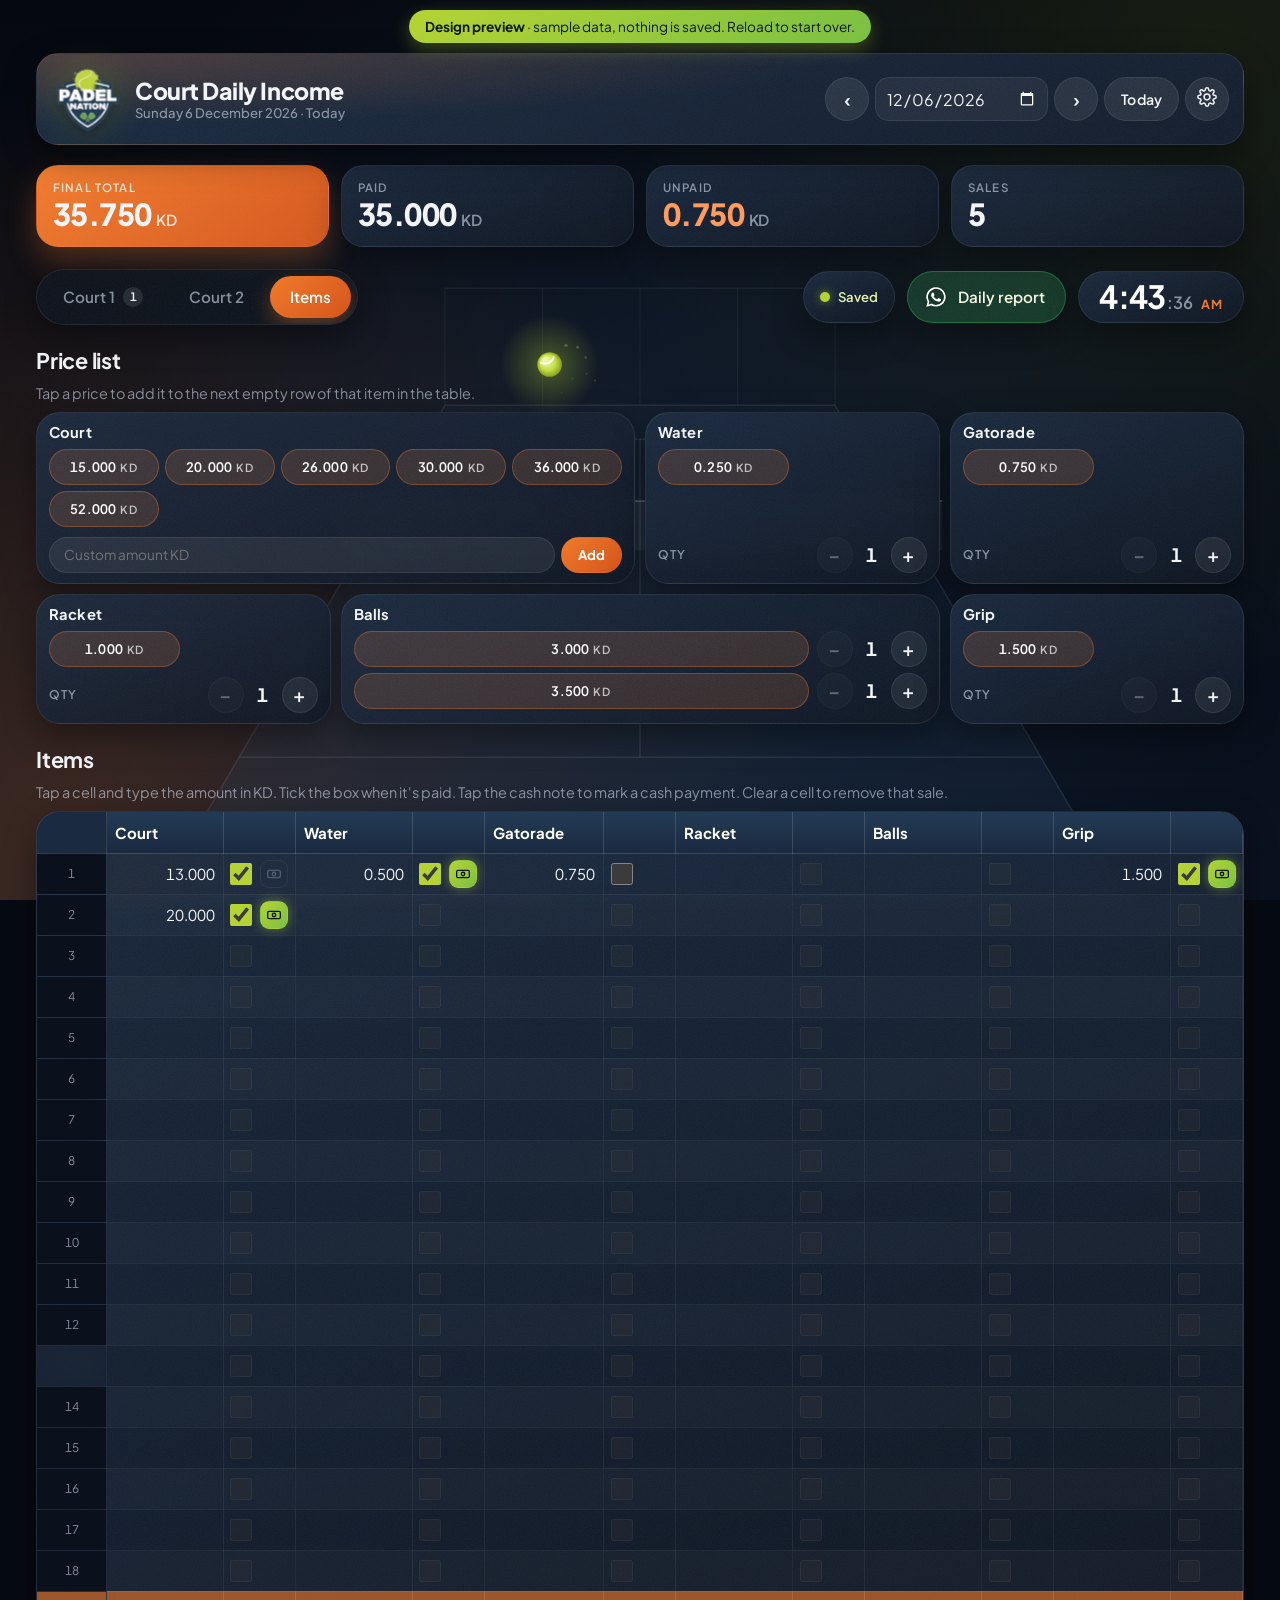
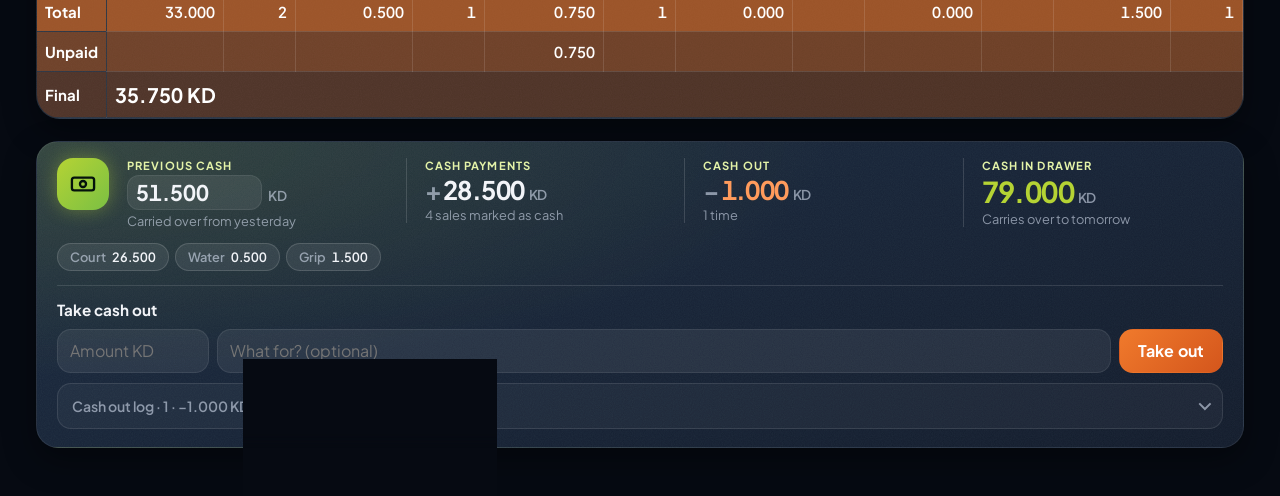
==== preview/index.html @ f04481ac "Design preview: logo colours, orange accents, matte look, moving court Separate test page at /previe" ====
<!doctype html>
<html lang="en">
<head>
<meta charset="utf-8">
<meta name="viewport" content="width=device-width,initial-scale=1,viewport-fit=cover">
<title>Padel Nation · Design preview</title>
<meta name="theme-color" content="#04060d">
<meta name="apple-mobile-web-app-capable" content="yes">
<meta name="mobile-web-app-capable" content="yes">
<meta name="apple-mobile-web-app-status-bar-style" content="black-translucent">
<meta name="apple-mobile-web-app-title" content="Padel Nation">
<link rel="icon" type="image/png" href="../icon-192.png">
<link rel="apple-touch-icon" href="../icon-180.png">
<link rel="manifest" href="../manifest.webmanifest">
<style>
/* Page basics (the safe-area padding keeps content clear of the iPad/iPhone status bar and home bar). */
:root { padding-top: env(safe-area-inset-top, 0px); padding-bottom: env(safe-area-inset-bottom, 0px); }
html, body { margin: 0; }
body { font-size: 14px; font-family: -apple-system, BlinkMacSystemFont, "Segoe UI", system-ui, sans-serif; }
img { max-width: 100%; }
</style>
<script>
// The app asks for its database through window.claude.use("db") (it was first built on Claude).
// Here that answer waits until someone has signed in; firebase.js resolves it.
window.__dbReady = new Promise(resolve => { window.__resolveDb = resolve; });
window.claude = {
  use: name => name === "db" ? window.__dbReady
    : name === "user" ? Promise.resolve({ can: async () => true })
    : Promise.resolve(null)
};
</script>
<script type="module" src="sample-data.js"></script>
<link rel="preconnect" href="https://fonts.googleapis.com">
<link rel="preconnect" href="https://fonts.gstatic.com" crossorigin>
<link rel="stylesheet" href="https://fonts.googleapis.com/css2?family=Sora:wght@500;600;700&display=swap">
<style>
/* Layout: aurora light drifting behind frosted "liquid glass" panes: sticky glass header, totals strip, price list cards, then the Items sheet (amount + paid tick per product, Total / Unpaid / Final rows). Dark only, by design. */
:root {
  color-scheme: dark;
  --bg: #04060d;
  --ink: #eef3ff;
  --muted: rgba(226, 234, 255, .62);
  --glass: rgba(255, 255, 255, .065);
  --glass-strong: rgba(255, 255, 255, .11);
  --glass-deep: rgba(10, 14, 26, .72);
  --edge: rgba(255, 255, 255, .16);
  --edge-hi: rgba(255, 255, 255, .34);
  --line: rgba(255, 255, 255, .08);
  --aur-green: #35f0a6;
  --aur-teal: #22c3e6;
  --aur-violet: #8a6bff;
  --aur-pink: #ff5fae;
  --accent: #5ef2b8;
  --accent-ink: #03150e;
  --warn: #ff9a76;
  --tot-1: rgba(255, 70, 60, .55);
  --tot-2: rgba(255, 112, 50, .48);
  --tot-3: rgba(255, 150, 50, .42);
  --font: -apple-system, BlinkMacSystemFont, "SF Pro Text", "Segoe UI", system-ui, sans-serif;
  --font-btn: "Sora", -apple-system, BlinkMacSystemFont, "Segoe UI", system-ui, sans-serif;
  --font-display: -apple-system, BlinkMacSystemFont, "SF Pro Display", "Segoe UI", system-ui, sans-serif;
}

* { box-sizing: border-box; }
html { background: var(--bg); touch-action: manipulation; }
button { touch-action: manipulation; -webkit-user-select: none; user-select: none; }
body { background: var(--bg); color: var(--ink); font-family: var(--font); font-size: 16px; -webkit-tap-highlight-color: transparent; min-height: 100%; }
body::before { content: ""; position: fixed; inset: 0 0 auto; height: env(safe-area-inset-top, 0px); z-index: 10; background: rgba(8, 12, 22, .6); backdrop-filter: blur(20px); -webkit-backdrop-filter: blur(20px); }
.num { font-variant-numeric: tabular-nums; }
button, input { font: inherit; color: inherit; }
button { cursor: pointer; }
:focus-visible { outline: 2px solid var(--accent); outline-offset: 2px; }

/* Aurora: four blurred light blobs drifting slowly behind everything. */
main { position: relative; z-index: 1; }
.aurora { position: fixed; inset: 0; z-index: 0; overflow: hidden; pointer-events: none; background: radial-gradient(120% 80% at 50% 120%, #0a1430 0%, var(--bg) 60%); }
.aurora i { position: absolute; width: 60vmax; height: 60vmax; border-radius: 50%; filter: blur(90px); opacity: .55; mix-blend-mode: screen; animation: drift 28s ease-in-out infinite alternate; }
.aurora i:nth-child(1) { background: var(--aur-green); top: -25vmax; left: -15vmax; }
.aurora i:nth-child(2) { background: var(--aur-teal); top: -10vmax; right: -25vmax; animation-duration: 34s; animation-delay: -8s; opacity: .45; }
.aurora i:nth-child(3) { background: var(--aur-violet); bottom: -30vmax; left: 10vmax; animation-duration: 40s; animation-delay: -16s; opacity: .5; }
.aurora i:nth-child(4) { background: var(--aur-pink); bottom: -35vmax; right: -20vmax; animation-duration: 46s; animation-delay: -4s; opacity: .3; }
@keyframes drift {
  0% { transform: translate3d(0, 0, 0) scale(1); }
  50% { transform: translate3d(8vmax, 6vmax, 0) scale(1.12); }
  100% { transform: translate3d(-6vmax, 10vmax, 0) scale(.94); }
}
@media (prefers-reduced-motion: reduce) { .aurora i { animation: none; } }

/* Liquid glass: frosted fill, bright top edge, soft depth. */
.glass {
  background: linear-gradient(160deg, rgba(255,255,255,.13) 0%, rgba(255,255,255,.04) 45%, rgba(255,255,255,.07) 100%);
  backdrop-filter: blur(28px) saturate(170%);
  -webkit-backdrop-filter: blur(28px) saturate(170%);
  border: 1px solid var(--edge);
  box-shadow: inset 0 1px 0 var(--edge-hi), inset 0 -1px 0 rgba(255,255,255,.05), 0 18px 40px rgba(0, 0, 0, .35);
}

.wrap { max-width: 1240px; margin: 0 auto; padding-left: max(16px, env(safe-area-inset-left, 0px)); padding-right: max(16px, env(safe-area-inset-right, 0px)); }

header.top { position: sticky; top: env(safe-area-inset-top, 0px); z-index: 5; padding-top: 10px; }
header.top .wrap { display: block; }
header.top .bar { display: flex; flex-wrap: wrap; align-items: center; justify-content: space-between; gap: 12px; padding: 12px 14px 12px 18px; border-radius: 22px; }
.brand { font-family: var(--font-display); font-size: 1.45rem; font-weight: 700; letter-spacing: -.01em; line-height: 1.1; }
.brand small { display: block; font-family: var(--font); font-size: .82rem; font-weight: 500; color: var(--muted); margin-top: 3px; letter-spacing: 0; }
/* 3D logo: a raised glass tile with a light edge, inner depth and aurora glow; the crest floats above it
   and the tile tilts toward the pointer, with a glare that follows. */
.brand-row { display: flex; align-items: center; gap: 14px; min-width: 0; }
.logo3d { --rx: 0deg; --ry: 0deg; --gx: 50%; width: 66px; height: 66px; flex: none; perspective: 520px; position: relative; cursor: pointer; }
.logo3d::before { content: ""; position: absolute; inset: 6px; border-radius: 22px; background: radial-gradient(circle at 40% 35%, var(--aur-green), var(--aur-teal) 55%, var(--aur-violet)); filter: blur(18px); opacity: .3; z-index: -1; animation: glow 6s ease-in-out infinite alternate; }
.logo3d .tile {
  position: relative; width: 100%; height: 100%; border-radius: 20px; display: grid; place-items: center;
  transform-style: preserve-3d; transform: rotateX(var(--rx)) rotateY(var(--ry));
  transition: transform .6s cubic-bezier(.34,1.56,.64,1), box-shadow .4s ease;
  animation: float 5s ease-in-out infinite;
}
.logo3d img { width: 100%; height: 100%; object-fit: contain; transform: translateZ(22px); filter: drop-shadow(0 6px 6px rgba(0,0,0,.55)) drop-shadow(0 1px 0 rgba(255,255,255,.18)); pointer-events: none; }
.logo3d.live .tile { transition: transform .12s ease-out; animation: none; }
.logo3d.spin .tile { animation: spin .9s cubic-bezier(.34,1.56,.64,1); }
@keyframes float { 0%, 100% { transform: rotateX(var(--rx)) rotateY(var(--ry)) translateY(0); } 50% { transform: rotateX(calc(var(--rx) + 4deg)) rotateY(calc(var(--ry) - 6deg)) translateY(-2px); } }
@keyframes glow { from { opacity: .2; transform: scale(.95); } to { opacity: .38; transform: scale(1.08); } }
@keyframes spin { 0% { transform: rotateY(0) scale(1); } 60% { transform: rotateY(380deg) scale(1.08); } 100% { transform: rotateY(360deg) scale(1); } }
@media (prefers-reduced-motion: reduce) { .logo3d .tile, .logo3d::before, .logo3d.spin .tile { animation: none; } }
.datenav { display: flex; align-items: center; gap: 6px; }
.datenav input { background: var(--glass-strong); border: 1px solid var(--edge); color: var(--ink); border-radius: 14px; height: 44px; box-shadow: inset 0 1px 0 rgba(255,255,255,.18); }

/* Morphing glass buttons: an aurora sheen sweeps in on hover while the outline melts from its resting
   shape into a leaf, and squashes into a soft blob when pressed. */
.mbtn {
  position: relative; isolation: isolate; overflow: hidden;
  font-family: var(--font-btn); font-weight: 600; letter-spacing: .01em; color: var(--ink);
  background: var(--glass-strong); border: 1px solid var(--edge);
  box-shadow: inset 0 1px 0 rgba(255,255,255,.22), 0 4px 14px rgba(0,0,0,.25);
  transition: border-radius .55s cubic-bezier(.34,1.56,.64,1), transform .3s cubic-bezier(.34,1.56,.64,1), box-shadow .35s ease, border-color .35s ease, color .25s ease;
}
.mbtn::before {
  content: ""; position: absolute; inset: -1px; z-index: -1; border-radius: inherit;
  background: linear-gradient(120deg, var(--aur-green), var(--aur-teal) 35%, var(--aur-violet) 70%, var(--aur-pink));
  background-size: 220% 100%; background-position: 100% 0;
  opacity: 0; transition: opacity .35s ease, background-position .8s ease;
}
.mbtn::after {
  content: ""; position: absolute; inset: 0 0 50% 0; z-index: -1; border-radius: inherit;
  background: linear-gradient(180deg, rgba(255,255,255,.28), rgba(255,255,255,0)); pointer-events: none;
}
@media (hover: hover) {
  .mbtn:hover:not(:disabled) {
    border-radius: 22px 8px 22px 8px; transform: translateY(-2px);
    border-color: rgba(255,255,255,.4); color: #04120c;
    box-shadow: inset 0 1px 0 rgba(255,255,255,.4), 0 10px 26px rgba(240,122,44,.32), 0 4px 18px rgba(35,58,85,.25);
  }
  .mbtn:hover:not(:disabled)::before { opacity: .92; background-position: 0 0; }
}
.mbtn:active:not(:disabled) {
  border-radius: 42% 58% 55% 45% / 55% 45% 55% 45%; transform: scale(.92);
  color: #04120c; transition-duration: .18s;
}
.mbtn:active:not(:disabled)::before { opacity: 1; background-position: 30% 0; transition-duration: .15s; }
.mbtn.pop { animation: pop .5s cubic-bezier(.34,1.56,.64,1); }
@keyframes pop {
  0% { border-radius: 42% 58% 55% 45% / 55% 45% 55% 45%; transform: scale(.9); }
  55% { border-radius: 30% 70% 40% 60% / 60% 35% 65% 40%; transform: scale(1.06); }
  100% { transform: scale(1); }
}
@media (prefers-reduced-motion: reduce) { .mbtn, .mbtn::before { transition: none; } .mbtn.pop { animation: none; } }

.datenav .mbtn { height: 44px; min-width: 44px; border-radius: 50%; font-size: 1.2rem; }
.datenav .mbtn.today { border-radius: 999px; font-size: .88rem; padding: 0 16px; }
.datenav input { padding: 0 10px; color-scheme: dark; }

main .wrap { display: grid; gap: 22px; padding-block: 20px 48px; }

.score { display: grid; grid-template-columns: repeat(4, minmax(0, 1fr)); gap: 12px; }
.score > div { padding: 14px 16px; border-radius: 20px; }
.score .label { font-size: .72rem; text-transform: uppercase; letter-spacing: .1em; color: var(--muted); font-weight: 600; }
.score .val { font-family: var(--font-display); font-size: 1.9rem; font-weight: 700; letter-spacing: -.02em; line-height: 1.15; margin-top: 2px; }
.score .val .cur { font-size: .95rem; font-weight: 600; color: var(--muted); margin-left: 5px; }
.score .final { background: linear-gradient(135deg, rgba(240,122,44,.38), rgba(212,86,28,.22) 60%, rgba(35,58,85,.22)); border-color: rgba(240,122,44,.45); }
.score .final .label, .score .final .cur { color: rgba(238,255,248,.8); }
.score .unpaid .val { color: var(--warn); }

.notice { padding: 12px 16px; border-radius: 16px; border-color: rgba(255,154,118,.45); }

.sheet-block { display: grid; gap: 10px; min-width: 0; }
.sec-title { margin: 0; font-family: var(--font-display); font-size: 1.35rem; font-weight: 700; letter-spacing: -.01em; }
.sheet-hint { margin: 0; font-size: .9rem; color: var(--muted); }

/* Price cards on a fixed grid so rows always come out even: 4 columns on iPad (two rows),
   8 on wide screens (one row), 2 on phones. Court and Balls take two columns; "dense" fills gaps. */
.price-grid { display: grid; grid-template-columns: repeat(4, minmax(0, 1fr)); grid-auto-flow: row dense; gap: 10px; align-items: stretch; }
@media (min-width: 1400px) { .price-grid { grid-template-columns: repeat(8, minmax(0, 1fr)); } }
@media (max-width: 600px) { .price-grid { grid-template-columns: repeat(2, minmax(0, 1fr)); } }
.pcard { border-radius: 20px; overflow: hidden; display: flex; flex-direction: column; min-width: 0; }
.pcard > .qty { margin-top: auto; }
.pc-custom { display: flex; gap: 6px; padding: 0 12px 10px; margin-top: auto; }
.pc-custom input { flex: 1; min-width: 0; height: 36px; border-radius: 999px; border: 1px solid var(--edge); background: rgba(255,255,255,.07); padding: 0 14px; color: var(--ink); font-size: .85rem; font-variant-numeric: tabular-nums; }
.pc-custom input:focus { outline: 2px solid var(--accent); outline-offset: -1px; }
.pc-custom .mbtn { min-height: 36px; border-radius: 999px; padding: 0 16px; font-size: .82rem; background: rgba(240,122,44,.2); border-color: rgba(240,122,44,.45); }
.pcard h3 { margin: 0; font-size: .92rem; font-weight: 700; padding: 10px 12px 2px; }
.pcard.wide { grid-column: span 2; }
.pchips { display: grid; grid-template-columns: repeat(auto-fill, minmax(96px, 1fr)); gap: 6px; padding: 6px 12px 10px; }
/* Price cards share the button morph: sheen sweeps in, card lifts and glows, corners melt into a leaf. */
.pcard { position: relative; isolation: isolate; transition: border-radius .6s cubic-bezier(.34,1.56,.64,1), transform .35s cubic-bezier(.34,1.56,.64,1), box-shadow .4s ease, border-color .4s ease; }
.pcard::before {
  content: ""; position: absolute; inset: 0; z-index: -1; border-radius: inherit; pointer-events: none;
  background: linear-gradient(120deg, rgba(240,122,44,.38), rgba(212,86,28,.28) 35%, rgba(35,58,85,.3) 70%, rgba(181,211,52,.26));
  background-size: 220% 100%; background-position: 100% 0;
  opacity: 0; transition: opacity .4s ease, background-position .9s ease;
}
.pcard h3 { font-family: var(--font-btn); font-weight: 600; letter-spacing: .01em; }
@media (hover: hover) {
  .pcard:hover {
    border-radius: 34px 10px 34px 10px; transform: translateY(-3px);
    border-color: rgba(255,255,255,.38);
    box-shadow: inset 0 1px 0 rgba(255,255,255,.4), 0 14px 32px rgba(240,122,44,.25), 0 6px 22px rgba(35,58,85,.22);
  }
  .pcard:hover::before { opacity: 1; background-position: 0 0; }
}
.pcard:active { border-radius: 30px 14px 30px 14px; transform: scale(.98); }
.pcard:active::before { opacity: 1; background-position: 30% 0; }
@media (prefers-reduced-motion: reduce) { .pcard, .pcard::before { transition: none; } }
.pchips .mbtn {background: rgba(240,122,44,.14); border-color: rgba(240,122,44,.38); border-radius: 999px; min-height: 36px; padding: 0 8px; font-size: .82rem; font-variant-numeric: tabular-nums; }
.pchips .mbtn .cur { font-size: .7rem; opacity: .7; margin-left: 4px; letter-spacing: .06em; }
.pchips .mbtn:disabled { opacity: .5; cursor: default; }
.pchips .mbtn .each { display: block; font-size: .66rem; font-weight: 500; opacity: .75; letter-spacing: .03em; line-height: 1; margin-bottom: 2px; }
.pchips .mbtn:has(.each), .prow .mbtn:has(.each) { padding-block: 6px; }
.prows { display: grid; gap: 6px; padding: 6px 12px 10px; }
.prow { display: flex; align-items: center; gap: 8px; }
.prow > .mbtn { flex: 1; min-width: 0; min-height: 36px; border-radius: 999px; padding: 0 8px; background: rgba(240,122,44,.14); border-color: rgba(240,122,44,.38); font-size: .82rem; font-variant-numeric: tabular-nums; }
.prow > .mbtn .cur { font-size: .7rem; opacity: .7; margin-left: 4px; letter-spacing: .06em; }
.prow > .mbtn .each { display: block; font-size: .66rem; font-weight: 500; opacity: .75; letter-spacing: .03em; line-height: 1; margin-bottom: 2px; }
.prow .qty { padding: 0; gap: 6px; }
.prow > .mbtn:disabled { opacity: .5; cursor: default; }
.prow .qbtn { width: 34px; height: 34px; }
.qty { display: flex; align-items: center; gap: 6px; padding: 0 12px 10px; }
.qlabel { font-family: var(--font-btn); font-size: .75rem; font-weight: 600; text-transform: uppercase; letter-spacing: .1em; color: var(--muted); margin-right: auto; }
.qty .qbtn { width: 36px; height: 36px; border-radius: 50%; font-size: 1.2rem; line-height: 1; padding: 0; }
.qty .qbtn:disabled { opacity: .35; cursor: default; }
.qval { min-width: 2ch; text-align: center; font-family: var(--font-btn); font-size: 1.15rem; font-weight: 700; }
.qty.multi .qval { color: var(--accent); }
.pchips .none { color: var(--muted); font-size: .9rem; padding: 8px 0; }

.sheet-wrap { overflow-x: auto; -webkit-overflow-scrolling: touch; border-radius: 22px; }
table.sheet { border-collapse: collapse; width: 100%; font-size: 15px; }
.sheet th, .sheet td { border-right: 1px solid var(--line); border-bottom: 1px solid var(--line); padding: 0; }
.sheet thead th { background: linear-gradient(180deg, rgba(240,122,44,.42), rgba(212,86,28,.28)); color: #f4fffa; text-align: left; font-weight: 700; padding: 11px 8px; white-space: nowrap; border-color: rgba(255,255,255,.14); }
.sheet .rowno { width: 40px; min-width: 40px; text-align: center; color: var(--muted); font-size: .75rem; position: sticky; left: 0; z-index: 1; background: var(--glass-deep); backdrop-filter: blur(16px); -webkit-backdrop-filter: blur(16px); }
.sheet thead .rowno { background: rgba(20, 60, 55, .85); }
.sheet tbody tr:nth-child(even) td { background-color: rgba(255,255,255,.035); }
.sheet tbody tr:nth-child(even) td.rowno { background-color: rgba(16, 20, 34, .8); }
.sheet input.amt { display: block; width: 100%; min-width: 84px; height: 40px; border: 0; background: transparent; text-align: right; padding: 0 8px; border-radius: 0; font-variant-numeric: tabular-nums; }
.sheet input.amt:focus { outline: 2px solid var(--accent); outline-offset: -2px; background: rgba(240,122,44,.14); }
.sheet input.amt.bad { outline: 2px solid var(--warn); outline-offset: -2px; }
.sheet td.cell { position: relative; }
.sheet .cellx {
  position: absolute; left: 3px; top: 50%; width: 26px; height: 26px; margin-top: -13px; padding: 0;
  border: 0; border-radius: 50%; background: rgba(255,255,255,.08); color: var(--muted);
  font-size: 1rem; line-height: 26px; text-align: center;
  opacity: 0; pointer-events: none; transform: scale(.7);
  transition: opacity .2s ease, transform .25s cubic-bezier(.34,1.56,.64,1), background-color .2s, color .2s;
}
@media (hover: hover) { .sheet td.filled:hover .cellx { opacity: .45; pointer-events: auto; transform: scale(1); } }
.sheet td.filled:focus-within .cellx { opacity: .8; pointer-events: auto; transform: scale(1); }
.sheet .cellx:hover, .sheet .cellx:active { opacity: 1; background: rgba(255, 80, 64, .45); color: #fff; }
.sheet td.chk { width: 72px; min-width: 72px; text-align: center; vertical-align: middle; white-space: nowrap; }
/* Cash drawer section, kept apart from the table: previous cash (carried over), cash payments,
   cash out, and what's left in the drawer, then the cash-out form and list. */
.cashbox { display: grid; gap: 14px; padding: 16px 20px 18px; border-radius: 22px; background: linear-gradient(135deg, rgba(61,220,132,.24), rgba(212,86,28,.1) 60%, rgba(255,255,255,.05)); border-color: rgba(125,255,182,.4); }
.cash-row { display: grid; grid-template-columns: auto repeat(4, minmax(0, 1fr)); align-items: start; gap: 14px 18px; }
@media (max-width: 760px) { .cash-row { grid-template-columns: repeat(2, minmax(0, 1fr)); } .cash-icon { display: none !important; } .cash-row > .cash-main:nth-child(4) { border-left: 0; padding-left: 0; } }
.cash-icon { display: grid; place-items: center; width: 52px; height: 52px; border-radius: 16px; background: linear-gradient(135deg, #c9e265, #9cbf2a); box-shadow: 0 0 18px rgba(61,220,132,.45), inset 0 1px 0 rgba(255,255,255,.5); }
.cash-icon svg { width: 28px; height: 28px; fill: none; stroke: #04120c; stroke-width: 2; }
.cash-main { display: grid; gap: 3px; min-width: 0; align-content: start; }
.cash-main.sep { padding-left: 18px; border-left: 1px solid rgba(255,255,255,.14); }
.cash-label { margin: 0; font-size: .7rem; text-transform: uppercase; letter-spacing: .1em; color: #e4f3a8; font-weight: 700; font-family: var(--font); }
.cash-val { font-family: var(--font-btn); font-size: 1.6rem; font-weight: 700; letter-spacing: -.02em; line-height: 1.15; white-space: nowrap; }
.cash-val .sign { color: var(--muted); margin-right: 2px; }
.cash-val .cur, .cash-in .cur { font-size: .85rem; font-weight: 600; color: var(--muted); margin-left: 4px; }
.cash-val.out { color: #ffc2b0; }
.cash-sum .cash-val { color: #e4f3a8; font-size: 1.8rem; }
.cash-sub { font-size: .8rem; color: var(--muted); }
.cash-in { display: flex; align-items: baseline; gap: 2px; }
.cash-in input { width: 100%; min-width: 0; max-width: 9ch; background: rgba(255,255,255,.08); border: 1px solid var(--edge); border-radius: 12px; padding: 3px 8px; color: var(--ink); font-family: var(--font-btn); font-size: 1.35rem; font-weight: 700; font-variant-numeric: tabular-nums; }
.cash-in input:focus { outline: 2px solid var(--accent); outline-offset: -1px; }
.linkbtn { justify-self: start; border: 0; background: transparent; padding: 2px 0; color: var(--accent); font-size: .78rem; font-weight: 600; text-decoration: underline; text-underline-offset: 3px; cursor: pointer; }
.cash-by { display: flex; flex-wrap: wrap; gap: 6px; }
.cash-by:empty { display: none; }
.cash-by span { padding: 5px 12px; border-radius: 999px; background: rgba(255,255,255,.08); border: 1px solid rgba(255,255,255,.14); font-size: .8rem; font-weight: 600; }
.cash-by span b { color: var(--muted); font-weight: 600; margin-right: 6px; }

.cashout { display: grid; gap: 10px; padding-top: 14px; border-top: 1px solid rgba(255,255,255,.12); }
.co-head { font-family: var(--font-btn); font-weight: 700; font-size: .95rem; }
.co-log { border-radius: 14px; background: rgba(255,255,255,.04); border: 1px solid rgba(255,255,255,.1); }
.co-log summary { list-style: none; display: flex; align-items: center; justify-content: space-between; gap: 10px; min-height: 44px; padding: 0 14px; cursor: pointer; font-family: var(--font-btn); font-size: .88rem; font-weight: 600; color: var(--muted); touch-action: manipulation; }
.co-log summary::-webkit-details-marker { display: none; }
.co-log summary:hover { color: var(--ink); }
.co-chev { width: 9px; height: 9px; border-right: 2px solid currentColor; border-bottom: 2px solid currentColor; transform: rotate(45deg) translateY(-2px); transition: transform .3s cubic-bezier(.34,1.56,.64,1); }
.co-log[open] .co-chev { transform: rotate(-135deg) translateY(-2px); }
.co-log[open] summary { color: var(--ink); }
.co-log .co-list { padding: 0 6px 6px; }
.co-form { display: flex; flex-wrap: wrap; gap: 8px; }
.co-form input { height: 44px; border-radius: 14px; border: 1px solid var(--edge); background: rgba(255,255,255,.07); padding: 0 12px; color: var(--ink); min-width: 0; }
.co-form input:focus { outline: 2px solid var(--accent); outline-offset: -1px; }
#coAmt { width: 9.5rem; font-variant-numeric: tabular-nums; }
#coNote { flex: 1 1 10rem; }
.co-form .mbtn { min-height: 44px; border-radius: 14px; padding: 0 18px; background: rgba(255,154,118,.24); border-color: rgba(255,170,140,.5); }
.co-list { list-style: none; margin: 0; padding: 0; display: grid; gap: 6px; }
.co-list:empty { display: none; }
.co-list li { display: flex; align-items: center; gap: 10px; padding: 6px 6px 6px 14px; border-radius: 14px; background: rgba(255,255,255,.06); }
.co-what { font-weight: 600; margin-right: auto; min-width: 0; }
.co-note { color: var(--muted); font-weight: 400; }
.co-time { font-size: .78rem; color: var(--muted); }
.co-amt { font-weight: 700; color: #ffc2b0; }

.cashb {display: inline-grid; place-items: center; width: 28px; height: 28px; margin-left: 8px; padding: 0; vertical-align: middle; border-radius: 9px; border: 1px solid rgba(255,255,255,.14); background: transparent; color: var(--muted); opacity: .45; touch-action: manipulation; transition: opacity .2s, background-color .2s, color .2s, border-color .2s, transform .25s cubic-bezier(.34,1.56,.64,1); }
.cashb svg { width: 16px; height: 16px; fill: none; stroke: currentColor; stroke-width: 2; }
.cashb:hover:not(:disabled) { opacity: .8; }
.cashb.on { opacity: 1; color: #04120c; border-color: transparent; background: linear-gradient(135deg, #c9e265, #9cbf2a); box-shadow: 0 0 12px rgba(61,220,132,.45); }
.cashb:active:not(:disabled) { transform: scale(.88); }
.cashb:disabled { opacity: .12; cursor: default; }
.cashb.hid { visibility: hidden; }
.paidbox { display: flex; align-items: center; justify-content: center; gap: 4px; }
.paidbox .cashb { margin-left: 0; }
.pick-list .cashb { margin-left: 0; }
.sheet td.chk input { width: 22px; height: 22px; margin: 0; accent-color: var(--accent); cursor: pointer; vertical-align: middle; }
.sheet td.chk input:disabled { opacity: .25; cursor: default; }
.sheet tfoot th, .sheet tfoot td { color: #fff; padding: 10px 8px; text-align: right; font-weight: 600; border-color: rgba(255,255,255,.12); }
.sheet tfoot th { text-align: left; font-weight: 700; position: sticky; left: 0; z-index: 1; }
.sheet tr.total > * { background: var(--tot-1); }
.sheet tr.unpaid > * { background: var(--tot-2); }
.sheet tr.final > * { background: var(--tot-3); }
.sheet tr.final td.grand { text-align: left; font-family: var(--font-display); font-size: 1.25rem; font-weight: 700; }

[hidden] { display: none !important; }
.view { display: grid; gap: 22px; min-width: 0; }

/* Tab row: tabs on the left, live clock on the right (stacks under the tabs on narrow screens). */
.tabrow { display: flex; flex-wrap: wrap; align-items: center; justify-content: space-between; gap: 12px; min-width: 0; }
.tools { display: flex; align-items: center; gap: 12px; flex-wrap: wrap; margin-left: auto; }
.wa { display: inline-flex; align-items: center; gap: 10px; min-height: 52px; padding: 0 20px 0 16px; border-radius: 22px; color: #f4f9e2; font-family: var(--font-btn); font-weight: 600; font-size: .95rem; background: linear-gradient(135deg, rgba(37,211,102,.45), rgba(18,140,126,.35)); border-color: rgba(181,211,52,.45); cursor: pointer; touch-action: manipulation; transition: border-radius .55s cubic-bezier(.34,1.56,.64,1), transform .3s cubic-bezier(.34,1.56,.64,1), box-shadow .35s ease; }
.wa svg { width: 24px; height: 24px; fill: #ffffff; flex: none; filter: drop-shadow(0 1px 2px rgba(0,0,0,.3)); }
@media (hover: hover) { .wa:hover { border-radius: 26px 10px 26px 10px; transform: translateY(-2px); box-shadow: inset 0 1px 0 rgba(255,255,255,.4), 0 10px 26px rgba(37,211,102,.35); } }
.wa:active { transform: scale(.94); }
.rep-text { text-align: left; margin: 0; padding: 14px 16px; border-radius: 16px 16px 16px 4px; background: #0b3d2c; border: 1px solid rgba(181,211,52,.25); color: #f4f9e2; font-family: var(--font); font-size: .95rem; line-height: 1.5; max-height: 50vh; overflow: auto; }
.rep-text pre { margin: 6px 0; font-family: ui-monospace, Menlo, Consolas, monospace; font-size: .85rem; line-height: 1.45; white-space: pre; }
.rep-copy { display: flex; align-items: center; justify-content: center; gap: 10px; min-height: 52px; border-radius: 999px; color: #04120c; font-weight: 700; font-size: 1rem; background: linear-gradient(135deg, #5cf09a, #25d366); border-color: transparent; }
.rep-copy svg { width: 20px; height: 20px; fill: none; stroke: currentColor; stroke-width: 2.2; stroke-linecap: round; }
.rep-copy.done { background: linear-gradient(135deg, #e4f3a8, #c9e265); }
.rep-copy:disabled { opacity: .45; }
.wa-send { display: flex; align-items: center; justify-content: center; min-height: 44px; border-radius: 999px; text-decoration: none; color: #e4f3a8; font-weight: 600; background: rgba(37,211,102,.14); border-color: rgba(181,211,52,.4); }
.wa-send.wait { opacity: .45; pointer-events: none; }
.clock { display: flex; align-items: baseline; padding: 8px 20px 10px; border-radius: 22px; font-family: var(--font-btn); line-height: 1; }
.clock .ch { font-size: 2rem; font-weight: 700; letter-spacing: -.02em; background: linear-gradient(120deg, #ffffff 20%, #e4f3a8 60%, #9fd8ff); -webkit-background-clip: text; background-clip: text; color: transparent; }
.clock .cs { font-size: 1.05rem; font-weight: 600; color: var(--muted); margin-left: 1px; min-width: 2.2ch; }
.clock .cap { font-size: .78rem; font-weight: 700; letter-spacing: .08em; color: var(--accent); margin-left: 8px; }

/* Tabs: a glass segmented control like the Numbers sheet tabs; the active one glows aurora. */
.tabs { display: flex; gap: 6px; padding: 6px; border-radius: 22px; width: max-content; max-width: 100%; overflow-x: auto; }
.tab { position: relative; border: 0; background: transparent; color: var(--muted); font-family: var(--font-btn); font-weight: 600; font-size: .95rem; min-height: 42px; padding: 0 20px; border-radius: 16px; display: inline-flex; align-items: center; gap: 8px; white-space: nowrap; transition: color .25s, background-color .25s, border-radius .5s cubic-bezier(.34,1.56,.64,1), box-shadow .3s; touch-action: manipulation; }
.tab:hover { color: var(--ink); }
.tab.on { color: #04120c; background: linear-gradient(120deg, var(--aur-green), var(--aur-teal)); box-shadow: inset 0 1px 0 rgba(255,255,255,.45), 0 6px 18px rgba(240,122,44,.3); border-radius: 18px 8px 18px 8px; }
.tcount { font-size: .72rem; min-width: 20px; height: 20px; padding: 0 6px; border-radius: 999px; display: inline-grid; place-items: center; background: rgba(255,255,255,.14); color: var(--ink); }
.tcount:empty { display: none; }
.tab.on .tcount { background: rgba(4,18,12,.2); color: #04120c; }

.court-head { display: flex; flex-wrap: wrap; align-items: flex-end; justify-content: space-between; gap: 12px; }
.court-intro { display: grid; gap: 4px; min-width: 0; }
.court-actions { display: flex; align-items: center; gap: 12px; }
.court-total { font-family: var(--font-btn); font-weight: 700; font-size: 1.1rem; }
.newb { min-height: 44px; border-radius: 999px; padding: 0 18px; background: rgba(240,122,44,.2); border-color: rgba(240,122,44,.5); }
.bookings { display: grid; gap: 16px; }
.empty { padding: 28px 18px; border-radius: 22px; text-align: center; color: var(--muted); }

/* Booking card: one bill split across four players, laid out like the Court tabs in Numbers. */
.bcard { border-radius: 24px; display: grid; min-width: 0; overflow: hidden; }
.bhead { display: flex; align-items: center; gap: 10px; padding: 10px 12px 10px 14px; background: linear-gradient(90deg, rgba(212,86,28,.32), rgba(35,58,85,.22)); border-bottom: 1px solid var(--line); }
.bname { flex: 1; min-width: 0; background: transparent; border: 1px solid transparent; border-radius: 10px; padding: 6px 8px; font-family: var(--font-btn); font-size: 1.1rem; font-weight: 700; color: var(--ink); }
.bname:focus { outline: none; border-color: rgba(255,255,255,.35); background: rgba(255,255,255,.08); }
.btime { font-size: .8rem; color: var(--muted); white-space: nowrap; }
.bsplit { min-height: 36px; border-radius: 999px; padding: 0 14px; font-size: .82rem; }
.bdel { border: 0; background: transparent; color: var(--muted); width: 32px; height: 32px; border-radius: 50%; font-size: 1.1rem; opacity: .45; transition: opacity .2s, background-color .2s, color .2s; touch-action: manipulation; }
.bdel:hover, .bdel:active { opacity: 1; background: rgba(255,80,64,.45); color: #fff; }
.bwrap { overflow-x: auto; -webkit-overflow-scrolling: touch; }
table.btable { border-collapse: collapse; width: 100%; font-size: 14px; }
.btable th, .btable td { border-right: 1px solid var(--line); border-bottom: 1px solid var(--line); padding: 0; }
.btable th:last-child, .btable td:last-child { border-right: 0; }
.btable thead th { background: linear-gradient(180deg, rgba(240,122,44,.38), rgba(212,86,28,.24)); color: #f4fffa; font-weight: 700; text-align: left; padding: 9px 10px; white-space: nowrap; }
.btable tbody th { text-align: left; font-weight: 600; padding: 0 10px; background: rgba(var(--t), .26); white-space: nowrap; min-width: 92px; }
.btable tbody td { background: rgba(var(--t), .09); }
.btable tbody td.itot { text-align: right; padding: 0 10px; font-weight: 600; background: rgba(var(--t), .16); min-width: 80px; }
.bcell { display: flex; align-items: center; justify-content: flex-end; gap: 6px; width: 100%; min-width: 96px; height: 44px; padding: 0 10px; border: 0; background: transparent; color: var(--ink); font: inherit; font-variant-numeric: tabular-nums; touch-action: manipulation; }
.bcell:hover { background: rgba(255,255,255,.06); }
.bcell:active { background: rgba(240,122,44,.18); }
.btable td.bc { position: relative; }
.bx {
  position: absolute; z-index: 1; left: 4px; top: 50%; width: 26px; height: 26px; margin-top: -13px; padding: 0;
  border: 0; border-radius: 50%; background: rgba(255,255,255,.08); color: var(--muted);
  font-size: 1rem; line-height: 26px; text-align: center; touch-action: manipulation;
  opacity: .35; transition: opacity .2s ease, background-color .2s, color .2s, transform .25s cubic-bezier(.34,1.56,.64,1);
}
@media (hover: hover) {
  .bx { opacity: 0; transform: scale(.7); }
  .btable td.bc.has:hover .bx { opacity: .5; transform: scale(1); }
}
.bx:hover, .bx:active { opacity: 1; background: rgba(255, 80, 64, .45); color: #fff; }
.bcell .plus { color: var(--muted); opacity: .35; font-size: 1.1rem; }
.bcell .lines { font-size: .66rem; color: var(--muted); }
.bcell.unpaid .val { color: var(--warn); }
.bcell:disabled { cursor: default; }
.btable tfoot th, .btable tfoot td { padding: 9px 10px; text-align: right; font-weight: 700; }
.btable tfoot th { text-align: left; }
.btable tr.btotal > * { background: rgba(34,140,230,.45); color: #fff; }
.btable tr.btotal td.gold { background: linear-gradient(135deg, #ffd34d, #ffae2b); color: #2b1a00; font-size: 1.05rem; }
.btable tr.bpaid > * { background: rgba(255,255,255,.03); padding-block: 6px; }
/* Paid switch: iOS-style track and knob, green when paid, orange when part paid. */
.psw { display: inline-flex; align-items: center; gap: 8px; border: 0; background: transparent; padding: 4px; color: var(--muted); font-family: var(--font-btn); font-size: .72rem; font-weight: 600; letter-spacing: .04em; text-transform: uppercase; cursor: pointer; touch-action: manipulation; }
.psw::before { content: ""; order: 0; }
.psw .knob { position: relative; flex: none; width: 46px; height: 28px; border-radius: 999px; background: rgba(255,255,255,.14); box-shadow: inset 0 1px 3px rgba(0,0,0,.35), inset 0 0 0 1px rgba(255,255,255,.1); transition: background-color .3s ease; }
.psw .knob::after { content: ""; position: absolute; top: 3px; left: 3px; width: 22px; height: 22px; border-radius: 50%; background: linear-gradient(180deg, #ffffff, #dfe6ee); box-shadow: 0 2px 6px rgba(0,0,0,.4); transition: transform .35s cubic-bezier(.34,1.56,.64,1); }
.psw.on .knob { background: linear-gradient(120deg, var(--aur-green), var(--aur-teal)); }
.psw.on .knob::after { transform: translateX(18px); }
.psw.part .knob { background: rgba(255,154,118,.65); }
.psw.part .knob::after { transform: translateX(9px); }
.psw.on .pswl { color: #e4f3a8; }
.psw.part .pswl { color: #ffd2c2; }
.psw:disabled { opacity: .3; cursor: default; }
.psw:active:not(:disabled) .knob::after { width: 26px; }
.psw.on:active:not(:disabled) .knob::after { transform: translateX(14px); }
@media (prefers-reduced-motion: reduce) { .psw .knob, .psw .knob::after { transition: none; } }
.btable tr.bpaid td { text-align: center; }
.btable tr.bpaid td .psw { flex-direction: column; gap: 3px; font-size: .6rem; padding: 2px; }
.ppaid {min-height: 32px; min-width: 76px; border-radius: 999px; border: 1px solid var(--edge); background: rgba(255,255,255,.06); color: var(--muted); font-family: var(--font-btn); font-size: .75rem; font-weight: 600; letter-spacing: .04em; text-transform: uppercase; touch-action: manipulation; }
.ppaid.all { background: rgba(240,122,44,.28); border-color: rgba(240,122,44,.6); color: #f4f9e2; }
.ppaid.part { background: rgba(255,154,118,.2); border-color: rgba(255,154,118,.5); color: #ffe3d8; }
.ppaid:disabled { opacity: .3; }

/* Item and split popups. */
.pick { width: min(420px, 100%); text-align: left; gap: 12px; max-height: calc(100vh - 48px); overflow-y: auto; }
.pick h2 { font-size: 1.2rem; }
.pick > p { margin: -6px 0 0; }
.pick-prices { display: grid; grid-template-columns: repeat(auto-fill, minmax(96px, 1fr)); gap: 8px; }
.pick-prices .mbtn { min-height: 46px; border-radius: 999px; background: rgba(240,122,44,.16); border-color: rgba(240,122,44,.42); font-size: .95rem; font-variant-numeric: tabular-nums; }
.pick-prices .mbtn .cur { font-size: .7rem; opacity: .7; margin-left: 4px; }
.pick-prices .mbtn .each { display: block; font-size: .66rem; font-weight: 500; opacity: .75; line-height: 1; margin-bottom: 2px; }
.pick-prices .mbtn:has(.each) { padding-block: 6px; }
.pick-qty { padding: 0; }
.pick-other { display: flex; gap: 8px; }
.pick-other input { flex: 1; min-width: 0; height: 44px; border-radius: 14px; border: 1px solid var(--edge); background: rgba(255,255,255,.07); padding: 0 12px; color: var(--ink); }
.pick-other input:focus { outline: 2px solid var(--accent); outline-offset: -1px; }
.pick-other .mbtn { min-height: 44px; border-radius: 14px; padding: 0 18px; }
.pick-list { list-style: none; margin: 0; padding: 0; display: grid; gap: 6px; }
.pick-list li { display: flex; align-items: center; gap: 8px; padding: 6px 6px 6px 12px; border-radius: 14px; background: rgba(255,255,255,.06); }
.pick-list .amt { font-weight: 700; }
.pick-list .meta { font-size: .78rem; color: var(--muted); margin-right: auto; }
.pick-list .ptick { min-height: 32px; min-width: 74px; border-radius: 999px; border: 1px solid var(--edge); background: rgba(255,154,118,.16); color: #ffd9cc; font-size: .75rem; font-weight: 600; text-transform: uppercase; letter-spacing: .04em; touch-action: manipulation; }
.pick-list .ptick.on { background: rgba(240,122,44,.28); border-color: rgba(240,122,44,.6); color: #f4f9e2; }
.pick-list .none { justify-content: center; color: var(--muted); background: transparent; }
.pick-done { min-height: 46px; border-radius: 999px; }
.split-n { display: flex; gap: 8px; }
.split-n button { flex: 1; min-height: 40px; border-radius: 999px; border: 1px solid var(--edge); background: rgba(255,255,255,.06); color: var(--ink); font-family: var(--font-btn); font-weight: 600; touch-action: manipulation; }
.split-n button.on { background: linear-gradient(120deg, var(--aur-green), var(--aur-teal)); color: #04120c; border-color: transparent; }
.split-preview { margin: 0; color: var(--muted); font-size: .9rem; text-align: center; }

.confirm { position: fixed; inset: 0; z-index: 20; display: grid; place-items: center; padding: 24px max(16px, env(safe-area-inset-right, 0px)) 24px max(16px, env(safe-area-inset-left, 0px)); background: rgba(2, 4, 10, .55); backdrop-filter: blur(6px); -webkit-backdrop-filter: blur(6px); }
.confirm[hidden] { display: none; }
#confirm { z-index: 30; }
.confirm-card.glass { background: linear-gradient(160deg, rgba(40,52,78,.92), rgba(18,24,40,.9)); }
.toast.glass { background: linear-gradient(160deg, rgba(40,52,78,.9), rgba(18,24,40,.88)); }
.confirm-card { width: min(360px, 100%); border-radius: 26px; padding: 22px; display: grid; gap: 8px; text-align: center; animation: rise .35s cubic-bezier(.34,1.56,.64,1); }
.confirm-card h2 { margin: 0; font-family: var(--font-btn); font-size: 1.15rem; font-weight: 700; }
.confirm-card p { margin: 0 0 10px; color: var(--muted); }
.confirm-actions { display: grid; grid-template-columns: 1fr 1fr; gap: 10px; }
.confirm-actions .mbtn { min-height: 46px; border-radius: 999px; font-size: .95rem; }
.confirm-actions .danger { background: rgba(255, 80, 64, .32); border-color: rgba(255, 120, 100, .55); }
@keyframes rise { from { transform: translateY(14px) scale(.96); opacity: 0; } to { transform: none; opacity: 1; } }

.toast { position: fixed; z-index: 15; left: 50%; bottom: calc(18px + env(safe-area-inset-bottom, 0px)); transform: translateX(-50%); width: max-content; max-width: calc(100% - 32px); display: flex; align-items: center; gap: 14px; padding: 8px 8px 8px 18px; border-radius: 999px; animation: rise .35s cubic-bezier(.34,1.56,.64,1); }
.toast[hidden] { display: none; }
.toast span { font-size: .92rem; }
.toast .mbtn { min-height: 38px; border-radius: 999px; padding: 0 16px; background: rgba(240,122,44,.2); border-color: rgba(240,122,44,.45); }
@media (prefers-reduced-motion: reduce) { .confirm-card, .toast { animation: none; } }

/* Sign-in screen and the signed-in line at the bottom. */
.login { position: fixed; inset: 0; z-index: 50; display: grid; place-items: center; padding: 24px max(16px, env(safe-area-inset-right, 0px)) 24px max(16px, env(safe-area-inset-left, 0px)); background: rgba(2, 4, 10, .45); backdrop-filter: blur(10px); -webkit-backdrop-filter: blur(10px); }
.login[hidden] { display: none; }
.login-card { width: min(380px, 100%); border-radius: 28px; padding: 26px 24px; display: grid; gap: 8px; background: linear-gradient(160deg, rgba(40,52,78,.9), rgba(18,24,40,.88)); }
.login-logo { width: 84px; height: 84px; justify-self: center; filter: drop-shadow(0 6px 10px rgba(0,0,0,.5)); }
.login-card h1 { margin: 4px 0 0; text-align: center; font-family: var(--font-btn); font-size: 1.35rem; }
.login-card > p { margin: 0 0 8px; text-align: center; color: var(--muted); font-size: .9rem; }
.login-card label { font-size: .75rem; font-weight: 700; letter-spacing: .08em; text-transform: uppercase; color: var(--muted); margin-top: 4px; }
.login-card input { height: 48px; border-radius: 14px; border: 1px solid var(--edge); background: rgba(255,255,255,.08); padding: 0 14px; color: var(--ink); font-size: 1rem; }
.login-card input:focus { outline: 2px solid var(--accent); outline-offset: -1px; }
.login-card .mbtn { margin-top: 10px; min-height: 50px; border-radius: 999px; font-size: 1rem; color: #04120c; background: linear-gradient(120deg, var(--aur-green), var(--aur-teal)); border-color: transparent; }
.login-err { margin: 0; min-height: 1.2em; text-align: center; color: var(--warn); font-size: .88rem; }
.signfoot { position: relative; z-index: 1; display: flex; justify-content: center; align-items: center; gap: 10px; padding: 0 16px 28px; color: var(--muted); font-size: .8rem; }
.signfoot[hidden] { display: none; }

/* Settings gear (owner only). */
.datenav .mbtn.gear { padding: 0; }
.gear svg { width: 20px; height: 20px; fill: none; stroke: currentColor; stroke-width: 1.8; }

/* Saved / offline indicator beside the clock. */
.sync { display: inline-flex; align-items: center; gap: 8px; min-height: 52px; padding: 0 16px; border-radius: 22px; font-family: var(--font-btn); font-size: .82rem; font-weight: 600; color: var(--muted); white-space: nowrap; }
.sync .dot { width: 10px; height: 10px; border-radius: 50%; background: var(--muted); box-shadow: 0 0 0 3px rgba(255,255,255,.08); }
.sync.ok .dot { background: #35f0a6; box-shadow: 0 0 10px rgba(240,122,44,.7); }
.sync.ok { color: #e4f3a8; }
.sync.busy .dot { background: #ffd34d; animation: blink 1s ease-in-out infinite; }
.sync.busy { color: #ffe9a8; }
.sync.off .dot { background: #ff9a76; box-shadow: 0 0 10px rgba(255,154,118,.7); }
.sync.off { color: #ffd2c2; border-color: rgba(255,154,118,.5); }
@keyframes blink { 50% { opacity: .35; } }

/* Locked past day bar. */
.lockbar { display: flex; align-items: center; gap: 12px; padding: 10px 12px 10px 16px; border-radius: 18px; border-color: rgba(255,211,77,.45); background: linear-gradient(135deg, rgba(255,211,77,.18), rgba(255,174,43,.08)); }
.lockbar.open { border-color: rgba(240,122,44,.5); background: linear-gradient(135deg, rgba(240,122,44,.18), rgba(212,86,28,.08)); }
.lockicon { font-size: 1.2rem; }
.locktext { flex: 1; min-width: 0; font-size: .9rem; }
.lockbar .mbtn { min-height: 40px; border-radius: 999px; padding: 0 16px; font-size: .85rem; }

/* Tips for staff logins (never shown on the owner's login). */
.hint { display: flex; align-items: flex-start; gap: 12px; padding: 14px 16px; border-radius: 18px; font-size: .9rem; line-height: 1.5; border-color: rgba(35,58,85,.45); background: linear-gradient(135deg, rgba(35,58,85,.22), rgba(212,86,28,.1)); }
.hint > div { flex: 1; min-width: 0; }
.hint-ico { font-size: 1.3rem; line-height: 1.2; }
.hint .linkbtn { white-space: nowrap; }

/* PIN box and Settings screen. */
.pin-card input { height: 54px; border-radius: 16px; border: 1px solid var(--edge); background: rgba(255,255,255,.08); color: var(--ink); text-align: center; font-family: var(--font-btn); font-size: 1.6rem; letter-spacing: .5em; padding: 0 0 0 .5em; }
.pin-card input:focus, .set-card input:focus { outline: 2px solid var(--accent); outline-offset: -1px; }
.pin-err { margin: 0; min-height: 1.2em; color: var(--warn); font-size: .88rem; text-align: center; }
.set-card { width: min(640px, 100%); text-align: left; gap: 10px; max-height: calc(100vh - 48px); overflow-y: auto; }
.set-head { display: flex; align-items: center; justify-content: space-between; }
.set-head h2 { font-size: 1.3rem; }
.set-sec { margin: 8px 0 0; font-family: var(--font-btn); font-size: .95rem; }
.set-help { margin: 0; font-size: .82rem; color: var(--muted); }
.set-list { display: grid; gap: 8px; }
.set-row { display: grid; grid-template-columns: minmax(0, 1fr) minmax(0, 1.4fr) auto; gap: 8px; align-items: center; padding: 10px; border-radius: 16px; background: rgba(255,255,255,.05); border: 1px solid rgba(255,255,255,.08); }
.set-row input[type=text] { height: 40px; min-width: 0; border-radius: 12px; border: 1px solid var(--edge); background: rgba(255,255,255,.07); padding: 0 10px; color: var(--ink); font-size: .9rem; }
.set-opts { grid-column: 1 / -1; display: flex; flex-wrap: wrap; align-items: center; gap: 14px; font-size: .8rem; color: var(--muted); }
.set-opts label { display: inline-flex; align-items: center; gap: 6px; }
.set-opts input { width: 18px; height: 18px; accent-color: var(--accent); }
.set-move { display: flex; gap: 4px; }
.set-move button { width: 34px; height: 34px; border-radius: 10px; border: 1px solid var(--edge); background: rgba(255,255,255,.06); color: var(--ink); font-size: .9rem; }
.set-move button:disabled { opacity: .3; }
.set-add { min-height: 42px; border-radius: 999px; justify-self: start; padding: 0 18px; }
.set-pin { display: flex; gap: 8px; }
.set-pin input { flex: 1; min-width: 0; height: 44px; border-radius: 12px; border: 1px solid var(--edge); background: rgba(255,255,255,.07); color: var(--ink); padding: 0 12px; font-size: 1rem; }
@media (max-width: 600px) { .set-row { grid-template-columns: minmax(0, 1fr) auto; } .set-row .set-prices { grid-column: 1 / -1; grid-row: 2; } .set-pin { flex-direction: column; } }

/* Little celebration when a booking is fully paid. */
.bcard { position: relative; }
.burst { position: absolute; inset: 0; pointer-events: none; overflow: hidden; border-radius: inherit; }
.burst i { position: absolute; top: 40%; left: 50%; width: 8px; height: 8px; border-radius: 2px; opacity: 0; animation: pop-out 1.1s cubic-bezier(.2,.7,.3,1) forwards; }
@keyframes pop-out { 0% { opacity: 1; transform: translate(0, 0) rotate(0); } 100% { opacity: 0; transform: translate(var(--dx), var(--dy)) rotate(var(--rot)); } }
.bcard.paidglow { animation: paidglow 1.4s ease; }
@keyframes paidglow { 0%, 100% { box-shadow: inset 0 1px 0 var(--edge-hi), 0 18px 40px rgba(0,0,0,.35); } 30% { box-shadow: inset 0 1px 0 var(--edge-hi), 0 0 0 3px rgba(240,122,44,.6), 0 0 40px rgba(240,122,44,.45); } }
@media (prefers-reduced-motion: reduce) { .burst { display: none; } .bcard.paidglow, .sync.busy .dot { animation: none; } }

/* ---- Fitting every phone and tablet ----
   Phones: header date controls get their own full-width row, tabs and tools stretch to the width,
   booking cards keep their table scrolling inside the card, the cash section goes to one column.
   Short landscape phones: the header stops sticking so it doesn't cover half the screen. */
html { -webkit-text-size-adjust: 100%; text-size-adjust: 100%; }
.bookings { grid-template-columns: minmax(0, 1fr); }
.bhead { flex-wrap: wrap; }
@media (max-width: 600px) {
  header.top .bar { padding: 10px 12px; gap: 10px; }
  .datenav { width: 100%; }
  .datenav input { flex: 1; min-width: 0; }
  .datenav .mbtn.today { padding: 0 12px; }
  .tabrow { gap: 10px; }
  .tabs { width: 100%; }
  .tab { flex: 1; justify-content: center; padding: 0 10px; }
  .tools { width: 100%; margin-left: 0; gap: 10px; flex-wrap: nowrap; }
  .wa { flex: 1; justify-content: center; min-height: 48px; padding: 0 14px; }
  .clock { padding: 8px 14px 10px; }
  .tools { flex-wrap: wrap; }
  .sync { order: 3; flex: 1 1 100%; justify-content: center; min-height: 40px; }
  .clock .ch { font-size: 1.6rem; }
  .bname { flex: 1 1 100%; order: -1; }
  .btime { margin-right: auto; }
  .court-actions { width: 100%; justify-content: space-between; }
  .cash-row { grid-template-columns: minmax(0, 1fr); }
  .cash-row > .cash-main.sep { border-left: 0; padding-left: 0; padding-top: 12px; border-top: 1px solid rgba(255,255,255,.12); }
  .cash-in input { max-width: none; }
  #coAmt { width: auto; flex: 1 1 7rem; }
  #coNote { flex: 1 1 100%; order: 2; }
  .co-form .mbtn { flex: 1 1 auto; }
  .confirm { padding: 12px; }
  .pick { padding: 18px 16px; }
}
@media (max-height: 520px) and (orientation: landscape) {
  header.top { position: static; }
  body::before { display: none; }
  .pick { max-height: calc(100vh - 24px); }
}

@media (max-width: 640px) {
  .score { grid-template-columns: repeat(2, minmax(0, 1fr)); }
  .brand { font-size: 1.2rem; }
  .logo3d { width: 54px; height: 54px; }
  .logo3d .tile { border-radius: 16px; }
}
</style>
<link rel="preconnect" href="https://fonts.googleapis.com">
<link rel="preconnect" href="https://fonts.gstatic.com" crossorigin>
<link rel="stylesheet" href="https://fonts.googleapis.com/css2?family=Plus+Jakarta+Sans:wght@400;500;600;700;800&display=swap">
<link rel="stylesheet" href="theme.css">
</head>
<body>
<div class="aurora" aria-hidden="true"><i></i><i></i><i></i><i></i></div>

<header class="top">
  <div class="wrap"><div class="bar glass">
    <div class="brand-row">
      <div class="logo3d" id="logo3d"><div class="tile"><img src="[data-uri]" alt="Padel Nation"></div></div>
      <div class="brand" id="brand">Court Daily Income<small id="dayLabel">Loading…</small></div>
    </div>
    <div class="datenav">
      <button id="prevDay" class="mbtn" aria-label="Previous day">‹</button>
      <input type="date" id="dayPick" aria-label="Choose day">
      <button id="nextDay" class="mbtn" aria-label="Next day">›</button>
      <button id="todayBtn" class="mbtn today">Today</button>
      <button id="gearBtn" class="mbtn gear" type="button" aria-label="Settings" hidden><svg viewBox="0 0 24 24" aria-hidden="true"><path d="M12 15.5a3.5 3.5 0 1 0 0-7 3.5 3.5 0 0 0 0 7Z"/><path d="M19.4 15a1.7 1.7 0 0 0 .3 1.8l.1.1a2 2 0 1 1-2.8 2.8l-.1-.1a1.7 1.7 0 0 0-1.8-.3 1.7 1.7 0 0 0-1 1.5V21a2 2 0 1 1-4 0v-.1a1.7 1.7 0 0 0-1.1-1.6 1.7 1.7 0 0 0-1.8.3l-.1.1a2 2 0 1 1-2.8-2.8l.1-.1a1.7 1.7 0 0 0 .3-1.8 1.7 1.7 0 0 0-1.5-1H3a2 2 0 1 1 0-4h.1a1.7 1.7 0 0 0 1.6-1.1 1.7 1.7 0 0 0-.3-1.8l-.1-.1a2 2 0 1 1 2.8-2.8l.1.1a1.7 1.7 0 0 0 1.8.3H9a1.7 1.7 0 0 0 1-1.5V3a2 2 0 1 1 4 0v.1a1.7 1.7 0 0 0 1 1.5 1.7 1.7 0 0 0 1.8-.3l.1-.1a2 2 0 1 1 2.8 2.8l-.1.1a1.7 1.7 0 0 0-.3 1.8V9a1.7 1.7 0 0 0 1.5 1H21a2 2 0 1 1 0 4h-.1a1.7 1.7 0 0 0-1.5 1Z"/></svg></button>
    </div>
  </div></div>
</header>

<main>
  <div class="wrap">
    <section class="score" aria-label="Day totals">
      <div class="final glass"><div class="label">Final total</div><div class="val num"><span id="sFinal">0.000</span><span class="cur">KD</span></div></div>
      <div class="glass"><div class="label">Paid</div><div class="val num"><span id="sPaid">0.000</span><span class="cur">KD</span></div></div>
      <div class="unpaid glass"><div class="label">Unpaid</div><div class="val num"><span id="sUnpaid">0.000</span><span class="cur">KD</span></div></div>
      <div class="glass"><div class="label">Sales</div><div class="val num" id="sCount">0</div></div>
    </section>

    <div class="notice glass" id="notice" hidden></div>

    <div class="lockbar glass" id="lockbar" hidden>
      <span class="lockicon" id="lockIcon" aria-hidden="true">🔒</span>
      <span class="locktext" id="lockText"></span>
      <button class="mbtn" id="lockBtn" type="button"></button>
    </div>

    <div class="tabrow">
    <nav class="tabs glass" role="tablist" aria-label="Sheets">
      <button class="tab" role="tab" data-tab="court1" id="tab-court1">Court 1<span class="tcount num" id="tabCount1"></span></button>
      <button class="tab" role="tab" data-tab="court2" id="tab-court2">Court 2<span class="tcount num" id="tabCount2"></span></button>
      <button class="tab" role="tab" data-tab="items" id="tab-items">Items</button>
    </nav>
    <div class="tools">
    <div class="sync glass" id="sync" role="status" aria-live="polite"><span class="dot"></span><span id="syncText">Connecting…</span></div>
    <button class="wa glass" id="waBtn" type="button" aria-label="Daily report for WhatsApp">
      <svg viewBox="0 0 24 24" aria-hidden="true"><path d="M12 2.2a9.7 9.7 0 0 0-8.4 14.6L2.3 21.7l5-1.3A9.7 9.7 0 1 0 12 2.2Zm0 17.7a8 8 0 0 1-4.1-1.1l-.3-.2-3 .8.8-2.9-.2-.3A8 8 0 1 1 12 19.9Zm4.4-6c-.2-.1-1.4-.7-1.7-.8-.2-.1-.4-.1-.5.1l-.8.9c-.1.2-.3.2-.5.1a6.5 6.5 0 0 1-3.2-2.8c-.2-.4.2-.4.7-1.2.1-.1 0-.3 0-.4l-.8-1.8c-.2-.5-.4-.4-.5-.4h-.5a.9.9 0 0 0-.6.3 2.7 2.7 0 0 0-.9 2c0 1.2.9 2.4 1 2.5.1.2 1.7 2.6 4.2 3.7 1.6.7 2.2.7 3 .6.5-.1 1.4-.6 1.6-1.2.2-.6.2-1 .1-1.2l-.4-.3Z"/></svg>
      <span>Daily report</span>
    </button>
    <div class="clock glass" role="timer" aria-label="Current time">
      <span class="ch num" id="clockHM">--:--</span><span class="cs num" id="clockS"></span><span class="cap" id="clockAP"></span>
    </div>
    </div>
    </div>

    <section class="sheet-block" id="courtView" hidden>
      <div class="hint glass" id="hintCourt" hidden>
        <span class="hint-ico" aria-hidden="true">💡</span>
        <div><b>How bookings work</b><br>1. Tap <b>+ New booking</b> and type the name. 2. Tap a player’s cell to add the court share or a drink. 3. When a player pays, switch on <b>Paid</b> under their name, and tap 💵 if it was cash. Only paid amounts go to the Items tab.</div>
        <button class="linkbtn" data-hint="court" type="button">Got it</button>
      </div>
      <div class="court-head">
        <div class="court-intro">
          <h2 class="sec-title" id="courtTitle">Court 1</h2>
          <p class="sheet-hint">Each booking splits the bill between its players. Everything added here also goes into the Items table.</p>
        </div>
        <div class="court-actions">
          <span class="court-total num" id="courtTotal">0.000 KD</span>
          <button class="mbtn newb" id="newBooking">+ New booking</button>
        </div>
      </div>
      <div class="bookings" id="bookings"></div>
    </section>

    <div class="view" id="itemsView">
    <div class="hint glass" id="hintItems" hidden>
      <span class="hint-ico" aria-hidden="true">💡</span>
      <div><b>Quick start</b><br>Tap a price to add a sale (use <b>+</b> first for more than one). Tick the box in the table when it’s paid, then tap 💵 if it was cash. Anything taken from the drawer goes under <b>Take cash out</b>.</div>
      <button class="linkbtn" data-hint="items" type="button">Got it</button>
    </div>
    <section class="sheet-block" aria-labelledby="priceTitle">
      <h2 class="sec-title" id="priceTitle">Price list</h2>
      <p class="sheet-hint">Tap a price to add it to the next empty row of that item in the table.</p>
      <div class="price-grid" id="priceGrid"></div>
    </section>

    <section class="sheet-block" aria-labelledby="itemsTitle">
      <h2 class="sec-title" id="itemsTitle">Items</h2>
      <p class="sheet-hint">Tap a cell and type the amount in KD. Tick the box when it's paid. Tap the cash note to mark a cash payment. Clear a cell to remove that sale.</p>
      <div class="sheet-wrap glass"><table class="sheet num" id="sheet"></table></div>
    </section>

    <section class="cashbox glass" aria-labelledby="cashTitle">
      <div class="cash-row">
        <div class="cash-icon" aria-hidden="true"><svg viewBox="0 0 24 24"><rect x="2.5" y="6.5" width="19" height="11" rx="2"/><circle cx="12" cy="12" r="2.6"/></svg></div>
        <div class="cash-main">
          <label class="cash-label" for="prevCash">Previous cash</label>
          <div class="cash-in"><input id="prevCash" type="text" inputmode="decimal" autocomplete="off" placeholder="0.000"><span class="cur">KD</span></div>
          <div class="cash-sub" id="prevSub">Carried over from yesterday</div>
          <button class="linkbtn" id="prevReset" type="button" hidden>Use carried-over amount</button>
        </div>
        <div class="cash-main sep">
          <h2 class="cash-label" id="cashTitle">Cash payments</h2>
          <div class="cash-val num"><span class="sign">+</span><span id="cashTotal">0.000</span><span class="cur">KD</span></div>
          <div class="cash-sub" id="cashCount">No sales marked as cash yet</div>
        </div>
        <div class="cash-main sep">
          <div class="cash-label">Cash out</div>
          <div class="cash-val num out"><span class="sign">−</span><span id="outTotal">0.000</span><span class="cur">KD</span></div>
          <div class="cash-sub" id="outCount">Nothing taken out</div>
        </div>
        <div class="cash-main sep cash-sum">
          <div class="cash-label">Cash in drawer</div>
          <div class="cash-val num"><span id="cashAll">0.000</span><span class="cur">KD</span></div>
          <div class="cash-sub">Carries over to tomorrow</div>
        </div>
      </div>
      <div class="cash-by num" id="cashBy"></div>

      <div class="cashout">
        <div class="co-head">Take cash out</div>
        <form class="co-form" id="coForm">
          <input id="coAmt" type="text" inputmode="decimal" autocomplete="off" placeholder="Amount KD" aria-label="Amount taken out in KD">
          <input id="coNote" type="text" autocomplete="off" placeholder="What for? (optional)" aria-label="What the cash was for">
          <button class="mbtn" type="submit">Take out</button>
        </form>
        <details class="co-log" id="coLog" hidden>
          <summary><span id="coLogTitle">Cash out log</span><span class="co-chev" aria-hidden="true"></span></summary>
          <ul class="co-list num" id="coList"></ul>
        </details>
      </div>
    </section>
    </div>
  </div>
</main>

<footer class="signfoot" id="signFoot" hidden>
  <span id="whoami"></span>
  <button class="linkbtn" id="signOut" type="button">Sign out</button>
</footer>

<div class="login" id="login" hidden>
  <form class="login-card glass" id="loginForm" autocomplete="on">
    <img class="login-logo" src="../logo.png" alt="Padel Nation">
    <h1>Court Daily Income</h1>
    <p>Sign in once on this device. It stays signed in after that.</p>
    <label for="loginEmail">Email</label>
    <input id="loginEmail" type="email" autocomplete="username" inputmode="email" required>
    <label for="loginPass">Password</label>
    <input id="loginPass" type="password" autocomplete="current-password" required>
    <button class="mbtn" id="loginBtn" type="submit">Sign in</button>
    <p class="login-err" id="loginErr" role="alert"></p>
  </form>
</div>

<div class="confirm pop" id="picker" hidden>
  <div class="confirm-card pick glass" role="dialog" aria-modal="true" aria-labelledby="pickTitle">
    <h2 id="pickTitle">Water · Player 1</h2>
    <p id="pickSub"></p>
    <div class="pick-prices" id="pickPrices"></div>
    <div class="qty pick-qty" id="pickQty">
      <span class="qlabel">Qty</span>
      <button class="mbtn qbtn" id="pickMinus" aria-label="Fewer">−</button>
      <output class="qval num" id="pickQtyVal">1</output>
      <button class="mbtn qbtn" id="pickPlus" aria-label="More">+</button>
    </div>
    <form class="pick-other" id="pickOther">
      <input id="pickAmt" type="text" inputmode="decimal" placeholder="Other amount" autocomplete="off" aria-label="Other amount in KD">
      <button class="mbtn" type="submit">Add</button>
    </form>
    <ul class="pick-list num" id="pickList"></ul>
    <button class="mbtn pick-done" id="pickDone">Done</button>
  </div>
</div>

<div class="confirm pop" id="pinPop" hidden>
  <form class="confirm-card pick glass pin-card" id="pinForm" role="dialog" aria-modal="true" aria-labelledby="pinTitle">
    <h2 id="pinTitle">Owner PIN</h2>
    <p id="pinSub"></p>
    <input id="pinInput" type="password" inputmode="numeric" autocomplete="off" maxlength="8" aria-label="PIN">
    <p class="pin-err" id="pinErr" role="alert"></p>
    <div class="confirm-actions">
      <button class="mbtn keep" id="pinCancel" type="button">Cancel</button>
      <button class="mbtn" id="pinOk" type="submit">OK</button>
    </div>
  </form>
</div>

<div class="confirm pop" id="setPop" hidden>
  <div class="confirm-card glass set-card" role="dialog" aria-modal="true" aria-labelledby="setTitle">
    <div class="set-head">
      <h2 id="setTitle">Settings</h2>
      <button class="bdel" id="setClose" type="button" aria-label="Close settings">×</button>
    </div>
    <h3 class="set-sec">Items and prices</h3>
    <p class="set-help">Prices in KD, separated by commas. The order here is the order of the cards and table columns.</p>
    <div class="set-list" id="setList"></div>
    <button class="mbtn set-add" id="setAdd" type="button">+ Add item</button>
    <h3 class="set-sec">Owner PIN</h3>
    <p class="set-help" id="pinState"></p>
    <div class="set-pin">
      <input id="pinNew" type="password" inputmode="numeric" autocomplete="new-password" maxlength="8" placeholder="New PIN" aria-label="New PIN">
      <input id="pinNew2" type="password" inputmode="numeric" autocomplete="new-password" maxlength="8" placeholder="Repeat PIN" aria-label="Repeat new PIN">
    </div>
    <h3 class="set-sec">App</h3>
    <p class="set-help">Loads the newest version of the app. Your sales and settings stay as they are.</p>
    <button class="mbtn set-add" id="reloadApp" type="button">↻ Reload app</button>
    <p class="pin-err" id="setErr" role="alert"></p>
    <div class="confirm-actions">
      <button class="mbtn keep" id="setCancel" type="button">Cancel</button>
      <button class="mbtn" id="setSave" type="button">Save</button>
    </div>
  </div>
</div>

<div class="confirm pop" id="reportPop" hidden>
  <div class="confirm-card pick glass" role="dialog" aria-modal="true" aria-labelledby="repTitle">
    <h2 id="repTitle">Daily report</h2>
    <p id="repSub"></p>
    <div class="rep-text num" id="repText"></div>
    <button class="mbtn rep-copy" id="repCopy" type="button">
      <svg viewBox="0 0 24 24" aria-hidden="true"><rect x="8" y="8" width="12" height="12" rx="2.5"/><path d="M16 8V6a2 2 0 0 0-2-2H6a2 2 0 0 0-2 2v8a2 2 0 0 0 2 2h2"/></svg>
      <span id="repCopyLabel">Copy message</span>
    </button>
    <a class="mbtn wa-send" id="repSend" href="https://wa.me/" target="_blank" rel="noopener">Open WhatsApp</a>
    <button class="mbtn pick-done" id="repClose">Close</button>
  </div>
</div>

<div class="confirm pop" id="splitPop" hidden>
  <div class="confirm-card pick glass" role="dialog" aria-modal="true" aria-labelledby="splitTitle">
    <h2 id="splitTitle">Split court</h2>
    <p id="splitSub"></p>
    <div class="split-n" id="splitN" role="group" aria-label="Number of players"></div>
    <div class="pick-prices" id="splitPrices"></div>
    <p class="split-preview num" id="splitPreview"></p>
    <button class="mbtn pick-done" id="splitCancel">Cancel</button>
  </div>
</div>

<div class="confirm" id="confirm" hidden>
  <div class="confirm-card glass" role="alertdialog" aria-modal="true" aria-labelledby="confirmTitle" aria-describedby="confirmDetail">
    <h2 id="confirmTitle">Remove this sale?</h2>
    <p id="confirmDetail" class="num"></p>
    <div class="confirm-actions">
      <button class="mbtn keep" id="confirmKeep">Keep</button>
      <button class="mbtn danger" id="confirmOk">Remove</button>
    </div>
  </div>
</div>

<div class="toast glass" id="toast" hidden role="status">
  <span id="toastMsg"></span>
  <button class="mbtn" id="undoBtn">Undo</button>
</div>

<script>
const DEFAULTS = {
  business: "Court Daily Income",
  products: [
    { name: "Court" }, { name: "Water" }, { name: "Gatorade" }, { name: "Racket" },
    { name: "Balls" }, { name: "Grip" }
  ]
};

let cfg = DEFAULTS;
let entries = [];
let db = null;
let unsubDay = null;
// canWrite = allowed to change this day right now: signed-in permission (permOK) and the day isn't locked.
let permOK = true;
let canWrite = true;
const unlockedDays = new Set();

// ---- People ----
// The owner's login gets Settings, no hints, and can unlock past days without asking anyone.
const OWNER = "crowly@padelnation.app";
const me = () => (window.__user && window.__user.email) || "";
const isOwner = () => me() === OWNER;
// A short name for "who added this": the part of the login email before the @, capitalised.
const who = email => email ? email.split("@")[0].replace(/^./, c => c.toUpperCase()) : "";

// ---- Past days are locked ----
// Yesterday and earlier are read-only once the day is over; the owner PIN unlocks one day at a time.
const todayIso = () => iso(new Date());
const dayLocked = () => day < todayIso() && !unlockedDays.has(day);
let loaded = false;
let sheetSig = "";
let priceSig = "";
let names = [];
let bookings = [];
let unsubBook = null;
let unsubPrev = null;
let unsubOut = null;
let unsubSummary = null;
let prevCash = null;
let carry = null;
let cashouts = [];
let pick = null;
let split = null;
let focusBid = null;
let tab = "items";
try { tab = localStorage.getItem("tab") || "items"; } catch (_) {}
if (!["court1", "court2", "items"].includes(tab)) tab = "items";
const PLAYERS = 4;

const $ = id => document.getElementById(id);
const r3 = n => Math.round(n * 1000) / 1000;
const kd = n => r3(n).toFixed(3);
const pad = n => String(n).padStart(2, "0");
const iso = d => d.getFullYear() + "-" + pad(d.getMonth() + 1) + "-" + pad(d.getDate());
const parseIso = s => { const [y, m, d] = s.split("-").map(Number); return new Date(y, m - 1, d); };
const shift = (s, n) => { const d = parseIso(s); d.setDate(d.getDate() + n); return iso(d); };
const longDate = s => parseIso(s).toLocaleDateString("en-GB", { weekday: "long", day: "numeric", month: "long", year: "numeric" });

let day = iso(new Date());

function productNames() {
  const list = cfg.products.map(p => p.name);
  for (const e of entries) if (!list.includes(e.product)) list.push(e.product);
  return list;
}

// What the Items tab and every total count: walk-in sales, plus Court-tab sales once that player
// is ticked Paid. Unpaid Court-tab shares stay on the booking card as "Owed" until they're paid.
const counted = () => entries.filter(e => !e.booking || e.paid);

function totals() {
  const by = {};
  let paid = 0, unpaid = 0;
  for (const e of counted()) {
    const t = by[e.product] || (by[e.product] = { total: 0, paid: 0, unpaid: 0, count: 0 });
    t.total += e.amount; t.count++;
    if (e.paid) { t.paid += e.amount; paid += e.amount; } else { t.unpaid += e.amount; unpaid += e.amount; }
  }
  return { by, paid, unpaid, final: paid + unpaid };
}

// What the Items table shows. A booking's Court and Balls shares are combined into one full amount
// (4 × 5.000 court shares show as one 20.000 cell); everything else shows as it was entered.
const SHARED = ["Court", "Balls"];
function itemRows() {
  const out = [];
  const groups = new Map();
  for (const e of counted()) {
    if (!e.booking || !SHARED.includes(e.product)) { out.push(e); continue; }
    const k = e.booking + "|" + e.product;
    let g = groups.get(k);
    if (!g) {
      g = { id: "g:" + k, group: true, booking: e.booking, court: e.court, product: e.product, amount: 0, paid: true, at: e.at, row: e.row, members: [] };
      groups.set(k, g);
      out.push(g);
    }
    g.amount = r3(g.amount + e.amount);
    g.paid = g.paid && !!e.paid;
    g.cash = (g.members.length ? g.cash : true) && !!e.cash;
    g.members.push(e);
    if (e.at < g.at) g.at = e.at;
    if (Number.isInteger(e.row) && (!Number.isInteger(g.row) || e.row < g.row)) g.row = e.row;
  }
  return out;
}

async function removeGroup(g, inp) {
  const b = bookings.find(x => x.id === g.booking);
  const ok = await askConfirm("Remove this sale?", g.product + " · " + kd(g.amount) + " KD · " + (b && b.name ? b.name : "Booking") + ", Court " + g.court + " (all players)");
  if (!ok) { if (inp) inp.value = kd(g.amount); return; }
  const saved = g.members.map(e => { const c = { ...e }; delete c.id; return [e.id, c]; });
  try {
    for (const e of g.members) await db.collection("entries").doc(e.id).delete();
    showUndo(g.product + " " + kd(g.amount) + " KD removed", async () => {
      for (const [id, data] of saved) await db.collection("entries").doc(id).set(data);
    });
  } catch (err) { handleWriteError(err); }
}

// Place each product's sales in rows like a spreadsheet: keep a sale on the row it was typed in,
// and push it down to the next free row if two people used the same cell.
function layout() {
  const grid = {};
  for (const n of names) grid[n] = [];
  const sorted = itemRows().sort((a, b) => a.at - b.at);
  for (const e of sorted) {
    const col = grid[e.product];
    let r = Number.isInteger(e.row) ? e.row : col.length;
    while (col[r]) r++;
    col[r] = e;
  }
  return grid;
}

function buildSheet(rows) {
  const focusedId = document.activeElement && document.activeElement.id;
  const table = $("sheet");
  table.textContent = "";
  const editable = canWrite && loaded;

  const thead = table.createTHead();
  const hr = thead.insertRow();
  const corner = document.createElement("th"); corner.className = "rowno"; hr.append(corner);
  names.forEach(n => {
    const th = document.createElement("th"); th.textContent = n; th.scope = "col";
    const tick = document.createElement("th"); tick.setAttribute("aria-label", n + " paid");
    hr.append(th, tick);
  });

  const tbody = table.createTBody();
  for (let r = 0; r < rows; r++) {
    const tr = tbody.insertRow();
    const no = document.createElement("td"); no.className = "rowno"; no.textContent = r + 1; tr.append(no);
    names.forEach((n, c) => {
      const td = tr.insertCell();
      const inp = document.createElement("input");
      inp.className = "amt"; inp.id = "a-" + c + "-" + r;
      inp.type = "text"; inp.inputMode = "decimal"; inp.autocomplete = "off";
      inp.dataset.c = c; inp.dataset.r = r;
      inp.setAttribute("aria-label", n + " row " + (r + 1) + " amount");
      inp.readOnly = !editable;
      inp.addEventListener("change", () => commitCell(inp));
      inp.addEventListener("keydown", ev => {
        if (ev.key === "Enter") { ev.preventDefault(); const next = $("a-" + c + "-" + (r + 1)); next ? next.focus() : inp.blur(); }
      });
      td.className = "cell";
      // Small delete mark: only shows on a filled cell while it's selected (or hovered with a mouse).
      const x = document.createElement("button");
      x.className = "cellx"; x.type = "button"; x.textContent = "×"; x.tabIndex = -1;
      x.setAttribute("aria-label", "Remove " + n + " row " + (r + 1));
      x.addEventListener("pointerdown", ev => ev.preventDefault());
      x.addEventListener("mousedown", ev => ev.preventDefault());
      x.addEventListener("click", () => {
        const e = itemRows().find(en => en.id === inp.dataset.id);
        if (e && editable) e.group ? removeGroup(e, inp) : removeSale(e, inp);
      });
      td.append(inp, x);
      const ctd = tr.insertCell(); ctd.className = "chk";
      const cb = document.createElement("input");
      cb.type = "checkbox"; cb.id = "p-" + c + "-" + r;
      cb.setAttribute("aria-label", n + " row " + (r + 1) + " paid");
      cb.addEventListener("change", () => togglePaid(cb));
      // Cash marker: only for cash payments, separate from the Paid tick.
      const cash = document.createElement("button");
      cash.type = "button"; cash.className = "cashb"; cash.id = "k-" + c + "-" + r;
      cash.innerHTML = '<svg viewBox="0 0 24 24" aria-hidden="true"><rect x="2.5" y="6.5" width="19" height="11" rx="2"/><circle cx="12" cy="12" r="2.6"/></svg>';
      cash.setAttribute("aria-label", n + " row " + (r + 1) + " paid in cash");
      cash.addEventListener("click", () => toggleCash(cash));
      ctd.append(cb, cash);
    });
  }

  const tfoot = table.createTFoot();
  const foot = (cls, label, fill) => {
    const tr = tfoot.insertRow(); tr.className = cls;
    const th = document.createElement("th"); th.scope = "row"; tr.append(th);
    fill(tr, th, label);
  };
  foot("total", "Total", (tr, th, label) => {
    th.textContent = label;
    names.forEach((n, c) => { const a = tr.insertCell(); a.id = "t-" + c; const b = tr.insertCell(); b.id = "tc-" + c; });
  });
  foot("unpaid", "Unpaid", (tr, th, label) => {
    th.textContent = label;
    names.forEach((n, c) => { const a = tr.insertCell(); a.id = "u-" + c; tr.insertCell(); });
  });
  foot("final", "Final", (tr, th, label) => {
    th.textContent = label;
    const g = tr.insertCell(); g.id = "grand"; g.className = "grand"; g.colSpan = names.length * 2;
  });

  if (focusedId && $(focusedId)) $(focusedId).focus();
}

function renderSheet(t) {
  names = productNames();
  const grid = layout();
  const longest = Math.max(0, ...names.map(n => grid[n].length));
  const rows = Math.max(18, Math.ceil((longest + 5) / 10) * 10);
  const sig = names.join("|") + "#" + rows + "#" + canWrite + "#" + loaded;
  if (sig !== sheetSig) { buildSheet(rows); sheetSig = sig; }

  names.forEach((n, c) => {
    for (let r = 0; r < rows; r++) {
      const e = grid[n][r];
      const inp = $("a-" + c + "-" + r), cb = $("p-" + c + "-" + r);
      inp.dataset.id = e ? e.id : "";
      inp.parentElement.classList.toggle("filled", !!e && canWrite);
      // A booking's combined amount is changed per player on its Court tab, so it's read-only here.
      inp.readOnly = !(canWrite && loaded) || !!(e && e.group);
      inp.parentElement.classList.toggle("grp", !!(e && e.group));
      // Hold a finger on (or hover) a filled cell to see who added it.
      const by = e ? (e.group ? [...new Set(e.members.map(m => who(m.by)).filter(Boolean))].join(", ") : who(e.by)) : "";
      inp.parentElement.title = by ? "Added by " + by : "";
      if (document.activeElement !== inp) { inp.value = e ? kd(e.amount) : ""; inp.classList.remove("bad"); }
      cb.dataset.id = e ? e.id : "";
      cb.checked = !!(e && e.paid);
      cb.disabled = !e || !canWrite;
      const kb = $("k-" + c + "-" + r);
      kb.dataset.id = e ? e.id : "";
      kb.classList.toggle("on", !!(e && e.cash));
      kb.setAttribute("aria-pressed", e && e.cash ? "true" : "false");
      // The cash note only appears once the sale is ticked Paid.
      kb.disabled = !e || !canWrite || !e.paid;
      kb.classList.toggle("hid", !(e && e.paid));
    }
    const p = t.by[n] || { total: 0, unpaid: 0, count: 0 };
    const cells = grid[n].filter(Boolean).length;
    $("t-" + c).textContent = kd(p.total);
    $("tc-" + c).textContent = cells ? cells : "";
    $("u-" + c).textContent = p.unpaid ? kd(p.unpaid) : "";
  });
  countTo($("grand"), t.final, n => kd(n) + " KD");
}

function render() {
  canWrite = permOK && !dayLocked();
  const t = totals();
  $("brand").firstChild.nodeValue = cfg.business;
  $("dayLabel").textContent = longDate(day) + (day === iso(new Date()) ? " · Today" : "");
  $("dayPick").value = day;
  countTo($("sFinal"), t.final);
  countTo($("sPaid"), t.paid);
  countTo($("sUnpaid"), t.unpaid);
  countTo($("sCount"), itemRows().length, n => String(Math.round(n)));
  renderLock();
  renderHints();
  $("gearBtn").hidden = !isOwner();
  renderTabs();
  renderPrices();
  renderSheet(t);
  renderCourt();
  renderCashCounter();
  if (pick) renderPick();
  if (split) renderSplit();
  if (reportOpen) renderReport();
  syncDaySummary();
}

// ---- Cash drawer ----
// Previous cash carries over automatically: the last day someone typed it by hand (the anchor),
// plus every cash payment, minus every cash out, from that day up to yesterday.
// Typing it by hand for a day sets a new anchor; "Use carried-over amount" removes it.
// Each day keeps a small summary (days/<date>: cashIn, cashOut), kept up to date while that day is
// open, so the carry-over reads one tiny document per day instead of every sale ever made.

let carrySeq = 0;
// What a cash out was for: the typed note, or the reason older entries were saved with.
const coLabel = o => o.note || (o.reason && o.reason !== "Other" ? o.reason : "") || "Cash out";

let daySummary;          // undefined = not loaded yet, null = none saved
let outLoaded = false;
let summaryWriting = "";
function syncDaySummary() {
  if (!db || !loaded || !outLoaded || daySummary === undefined || !canWrite) return;
  const cashIn = r3(entries.filter(e => e.cash && e.paid).reduce((s, e) => s + e.amount, 0));
  const cashOut = r3(cashouts.reduce((s, o) => s + o.amount, 0));
  const key = day + "|" + cashIn + "|" + cashOut;
  if (daySummary ? daySummary.cashIn === cashIn && daySummary.cashOut === cashOut : !cashIn && !cashOut) return;
  if (summaryWriting === key) return;
  summaryWriting = key;
  db.doc("days/" + day).set({ date: day, cashIn, cashOut, at: Date.now() }).catch(() => { summaryWriting = ""; });
}

async function computeCarry() {
  const seq = ++carrySeq;
  carry = null;
  if (!db) return;
  try {
    const anchor = await db.collection("drawer").where("date", "<", day).orderBy("date", "desc").limit(1).get();
    let base = 0, from = null;
    if (!anchor.empty) { const a = anchor.docs[0].data(); base = Number(a.previous) || 0; from = a.date; }
    let q = db.collection("days").where("date", "<", day);
    if (from) q = q.where("date", ">=", from);
    const snap = await q.get();
    let cashIn = 0, cashOut = 0;
    for (const d of snap.docs) { const x = d.data(); cashIn += Number(x.cashIn) || 0; cashOut += Number(x.cashOut) || 0; }
    if (seq !== carrySeq) return;
    carry = { value: r3(base + cashIn - cashOut) };
  } catch (err) {
    if (seq !== carrySeq) return;
    carry = { value: 0, failed: true };
  }
  render();
}

const effectivePrev = () => prevCash != null ? prevCash : carry ? carry.value : 0;

async function savePrevCash() {
  const raw = $("prevCash").value.trim().replace(",", ".");
  if (raw === "") { renderCashCounter(); return; }
  const v = parseFloat(raw);
  if (!(v >= 0)) { $("prevSub").textContent = "Type a number, like 25.000"; return; }
  if (!db || (prevCash == null && carry && r3(v) === carry.value)) { renderCashCounter(); return; }
  try { await db.doc("drawer/" + day).set({ date: day, previous: r3(v), at: Date.now() }); }
  catch (err) { handleWriteError(err); }
}

async function resetPrevCash() {
  if (!db) return;
  try { await db.doc("drawer/" + day).delete(); } catch (err) { handleWriteError(err); }
}

async function addCashOut(ev) {
  ev.preventDefault();
  const v = parseFloat($("coAmt").value.trim().replace(",", "."));
  if (!(v > 0)) { $("coAmt").focus(); return; }
  if (!db) return;
  const note = $("coNote").value.trim().slice(0, 80);
  try {
    await db.collection("cashouts").add({ date: day, amount: r3(v), note, at: Date.now(), by: me() });
    $("coAmt").value = ""; $("coNote").value = "";
    $("coAmt").blur(); $("coNote").blur();
    renderCashCounter();
  } catch (err) { handleWriteError(err); }
}

async function removeCashOut(o) {
  const ok = await askConfirm("Remove this cash out?", coLabel(o) + " · " + kd(o.amount) + " KD");
  if (!ok) return;
  const saved = { ...o }; delete saved.id;
  try {
    await db.collection("cashouts").doc(o.id).delete();
    showUndo(coLabel(o) + " " + kd(o.amount) + " KD removed", () => db.collection("cashouts").doc(o.id).set(saved));
  } catch (err) { handleWriteError(err); }
}

// Cash in the drawer right now: previous (carried over or typed) + cash payments − cash out.
// null while the carry-over is still being worked out.
function drawerNow() {
  if (prevCash == null && !carry) return null;
  const pay = entries.filter(e => e.cash && e.paid).reduce((s, e) => s + e.amount, 0);
  const out = cashouts.reduce((s, o) => s + o.amount, 0);
  return r3(effectivePrev() + pay - out);
}

// ---- WhatsApp daily report, in the same words as the message sent by hand ----
const REPORT_NAMES = { Gatorade: "Gatorades", Racket: "Rackets", Grip: "Grips", "Protein Bar": "Protein Bars" };

// Styled with WhatsApp's own formatting: *bold*, _italic_, and a ``` block where the amounts
// line up in a column. Same content as the owner's hand-written message: each item, Total, Cash.
const COL = 20;
const repRow = (label, amount) => { const a = kd(amount); return label + " ".repeat(Math.max(1, COL - label.length - a.length)) + a; };

function reportText() {
  const t = totals();
  const cash = drawerNow();
  const rows = productNames().map(n => repRow(REPORT_NAMES[n] || n, (t.by[n] || {}).total || 0));
  return [
    "📅 _" + longDate(day) + "_",
    "",
    "📊 *Account*",
    "```",
    ...rows,
    "─".repeat(COL),
    repRow("TOTAL", t.final),
    "```",
    "",
    "💵 *I have Cash: " + (cash == null ? "…" : kd(cash)) + " KD*"
  ].join("\n");
}

// Shows the message the way WhatsApp will display it (bold, italic, monospace block).
function whatsappHtml(text) {
  const esc = s => s.replace(/&/g, "&amp;").replace(/</g, "&lt;").replace(/>/g, "&gt;");
  return text.split("```").map((part, i) => i % 2
    ? "<pre>" + esc(part.replace(/^\n|\n$/g, "")) + "</pre>"
    : esc(part).replace(/\*([^*\n]+)\*/g, "<b>$1</b>").replace(/_([^_\n]+)_/g, "<i>$1</i>").replace(/\n/g, "<br>")
  ).join("");
}

let reportOpen = false;
function openReport() {
  // Sent just after midnight: before 6 AM the report is for the day that just ended.
  const now = new Date();
  if (day === iso(now) && now.getHours() < 6) goTo(shift(day, -1));
  reportOpen = true;
  $("reportPop").hidden = false;
  renderReport();
}
function closeReport() { reportOpen = false; $("reportPop").hidden = true; }

function renderReport() {
  const ready = loaded && drawerNow() != null;
  $("repSub").textContent = longDate(day);
  if (ready) $("repText").innerHTML = whatsappHtml(reportText());
  else $("repText").textContent = "Getting the day's numbers ready…";
  const send = $("repSend");
  send.href = ready ? "https://wa.me/?text=" + encodeURIComponent(reportText()) : "https://wa.me/";
  send.classList.toggle("wait", !ready);
  send.setAttribute("aria-disabled", ready ? "false" : "true");
  $("repCopy").disabled = !ready;
}

// Copy the report so it can be pasted into WhatsApp Web, WhatsApp on a phone, or anywhere else.
async function copyReport() {
  const btn = $("repCopy"), label = $("repCopyLabel");
  const text = reportText();
  let ok = false;
  try { await navigator.clipboard.writeText(text); ok = true; }
  catch (_) {
    // Older browsers: copy through a hidden text box so the *bold* and ``` marks come along.
    const ta = document.createElement("textarea");
    ta.value = text; ta.setAttribute("readonly", ""); ta.style.cssText = "position:fixed;top:0;left:0;opacity:0;";
    document.body.append(ta); ta.select(); ta.setSelectionRange(0, text.length);
    try { ok = document.execCommand("copy"); } catch (_) {}
    ta.remove();
  }
  popButton(btn);
  btn.classList.toggle("done", ok);
  label.textContent = ok ? "Copied ✓" : "Selected · tap Copy";
  clearTimeout(copyReport.t);
  copyReport.t = setTimeout(() => { btn.classList.remove("done"); label.textContent = "Copy message"; }, 3000);
}

// Cash counter below the Items table.
function renderCashCounter() {
  const editable = canEditNow();
  // Count each sale (each player's share) on its own, so one player paying cash in a shared court counts.
  const rows = entries.filter(e => e.cash && e.paid);
  const total = r3(rows.reduce((s, r) => s + r.amount, 0));
  const outTotal = r3(cashouts.reduce((s, o) => s + o.amount, 0));
  const prevVal = effectivePrev();
  countTo($("cashTotal"), total);
  countTo($("outTotal"), outTotal);
  $("outCount").textContent = cashouts.length ? cashouts.length + " time" + (cashouts.length > 1 ? "s" : "") : "Nothing taken out";
  const prev = $("prevCash");
  prev.disabled = !editable;
  if (document.activeElement !== prev) prev.value = prevCash == null && !carry ? "" : kd(prevVal);
  $("prevSub").textContent = prevCash != null ? "Set by hand for this day" : !carry ? "Working it out…" : carry.failed ? "Couldn't carry over. Type it in" : "Carried over from yesterday";
  $("prevReset").hidden = prevCash == null || !editable;
  countTo($("cashAll"), prevVal + total - outTotal);

  $("coAmt").disabled = $("coNote").disabled = !editable;
  $("coLog").hidden = !cashouts.length;
  $("coLogTitle").textContent = "Cash out log · " + cashouts.length + " · −" + kd(outTotal) + " KD";
  const ul = $("coList");
  ul.textContent = "";
  for (const o of cashouts) {
    const li = mk("li");
    const what = mk("span", "co-what", coLabel(o));
    if (o.by) what.append(mk("span", "co-note", " · " + who(o.by)));
    li.append(what, mk("span", "co-time", new Date(o.at).toLocaleTimeString("en-GB", { hour: "2-digit", minute: "2-digit" })), mk("span", "co-amt", "−" + kd(o.amount)));
    const x = mk("button", "bdel", "×");
    x.setAttribute("aria-label", "Remove " + coLabel(o) + " " + kd(o.amount) + " KD");
    x.disabled = !editable;
    x.onclick = () => removeCashOut(o);
    li.append(x);
    ul.append(li);
  }
  $("cashCount").textContent = rows.length ? rows.length + " sale" + (rows.length > 1 ? "s" : "") + " marked as cash" : "No sales marked as cash yet";
  const by = $("cashBy");
  by.textContent = "";
  for (const n of productNames()) {
    const s = rows.filter(r => r.product === n).reduce((a, r) => a + r.amount, 0);
    if (!s) continue;
    const chip = mk("span"); chip.append(mk("b", "", n), document.createTextNode(kd(s)));
    by.append(chip);
  }
}

// ---- Numbers that count up to their new value ----
const stillMotion = matchMedia("(prefers-reduced-motion: reduce)").matches;
function countTo(el, value, fmt = kd) {
  const from = typeof el.__v === "number" ? el.__v : null;
  el.__v = value;
  if (from === null || from === value || stillMotion || document.hidden) { el.textContent = fmt(value); return; }
  cancelAnimationFrame(el.__raf);
  const start = performance.now(), dur = 450;
  const step = now => {
    const k = Math.min(1, (now - start) / dur), ease = 1 - Math.pow(1 - k, 3);
    el.textContent = fmt(from + (value - from) * ease);
    if (k < 1) el.__raf = requestAnimationFrame(step);
  };
  el.__raf = requestAnimationFrame(step);
}

// ---- Saved / offline indicator ----
function showSync(pending, online) {
  const el = $("sync");
  el.classList.remove("ok", "busy", "off");
  if (!db) { $("syncText").textContent = "Connecting…"; return; }
  if (!online) { el.classList.add("off"); $("syncText").textContent = pending ? "Offline · " + pending + " waiting to sync" : "Offline · saved on this device"; }
  else if (pending) { el.classList.add("busy"); $("syncText").textContent = "Saving…"; }
  else { el.classList.add("ok"); $("syncText").textContent = "Saved"; }
}
window.addEventListener("syncstate", ev => showSync(ev.detail.pending, ev.detail.online));
window.addEventListener("writeerror", ev => handleWriteError(ev.detail));

// ---- Owner PIN ----
async function hashPin(pin) {
  const buf = await crypto.subtle.digest("SHA-256", new TextEncoder().encode("padel-nation:" + pin));
  return [...new Uint8Array(buf)].map(b => b.toString(16).padStart(2, "0")).join("");
}

// Asks for the PIN in a small box. Resolves true when it's right, false when cancelled.
function askPin(title, sub) {
  return new Promise(resolve => {
    $("pinTitle").textContent = title;
    $("pinSub").textContent = sub;
    $("pinErr").textContent = "";
    $("pinInput").value = "";
    $("pinPop").hidden = false;
    setTimeout(() => $("pinInput").focus(), 50);
    const done = ok => { $("pinPop").hidden = true; $("pinForm").onsubmit = $("pinCancel").onclick = null; resolve(ok); };
    $("pinCancel").onclick = () => done(false);
    $("pinForm").onsubmit = async ev => {
      ev.preventDefault();
      if ((await hashPin($("pinInput").value.trim())) === cfg.pinHash) done(true);
      else { $("pinErr").textContent = "That PIN isn't right."; $("pinInput").select(); }
    };
  });
}

// The owner's PIN check for owner-only actions. With no PIN set yet, only the owner's login gets through.
async function ownerCheck(title, sub) {
  if (cfg.pinHash) return askPin(title, sub);
  if (isOwner()) return true;
  showNotice("Only the owner can do this. Ask them to set an owner PIN in Settings.");
  return false;
}

// ---- Locked past days ----
function renderLock() {
  const bar = $("lockbar");
  if (day >= todayIso()) { bar.hidden = true; return; }
  bar.hidden = false;
  const open = unlockedDays.has(day);
  bar.classList.toggle("open", open);
  $("lockIcon").textContent = open ? "🔓" : "🔒";
  $("lockText").textContent = open ? "Unlocked for corrections. Lock it again when you're done." : longDate(day) + " is a past day, so it's locked.";
  $("lockBtn").textContent = open ? "Lock again" : "Unlock";
}

async function toggleLock() {
  if (unlockedDays.has(day)) { unlockedDays.delete(day); render(); return; }
  if (await ownerCheck("Unlock " + longDate(day), "Enter the owner PIN to make corrections to this day.")) { unlockedDays.add(day); render(); }
}

// ---- Tips for staff logins ----
const hintSeen = k => { try { return localStorage.getItem("hint-" + k) === "1"; } catch (_) { return false; } };
function renderHints() {
  const staff = !!me() && !isOwner();
  $("hintItems").hidden = !staff || hintSeen("items");
  $("hintCourt").hidden = !staff || hintSeen("court");
}

// ---- Settings (owner) ----
let draft = null;
async function openSettings() {
  if (!(await ownerCheck("Settings", "Enter the owner PIN to change items and prices."))) return;
  draft = cfg.products.map(p => ({ name: p.name, prices: (p.prices || []).join(", "), noQty: !!p.noQty, perPrice: !!p.perPrice }));
  $("pinNew").value = $("pinNew2").value = ""; $("setErr").textContent = "";
  $("pinState").textContent = cfg.pinHash ? "A PIN is set. Fill these in only to change it." : "No PIN yet. Set one so Settings and past-day corrections are protected.";
  renderSettings();
  $("setPop").hidden = false;
}
function closeSettings() { draft = null; $("setPop").hidden = true; }

function renderSettings() {
  const list = $("setList");
  list.textContent = "";
  draft.forEach((p, i) => {
    const row = mk("div", "set-row");
    const name = mk("input"); name.type = "text"; name.value = p.name; name.placeholder = "Item name"; name.setAttribute("aria-label", "Item name");
    name.oninput = () => { p.name = name.value; };
    const prices = mk("input", "set-prices"); prices.type = "text"; prices.inputMode = "decimal"; prices.value = p.prices; prices.placeholder = "Prices, like 0.250, 0.500"; prices.setAttribute("aria-label", "Prices for " + (p.name || "item"));
    prices.oninput = () => { p.prices = prices.value; };
    const move = mk("div", "set-move");
    const up = mk("button", "", "↑"); up.type = "button"; up.disabled = i === 0; up.setAttribute("aria-label", "Move up");
    up.onclick = () => { [draft[i - 1], draft[i]] = [draft[i], draft[i - 1]]; renderSettings(); };
    const down = mk("button", "", "↓"); down.type = "button"; down.disabled = i === draft.length - 1; down.setAttribute("aria-label", "Move down");
    down.onclick = () => { [draft[i + 1], draft[i]] = [draft[i], draft[i + 1]]; renderSettings(); };
    const del = mk("button", "", "×"); del.type = "button"; del.setAttribute("aria-label", "Remove " + (p.name || "item"));
    del.onclick = async () => { if (await askConfirm("Remove " + (p.name || "this item") + "?", "Past sales of it stay saved. It just won't be on the price list.")) { draft.splice(i, 1); renderSettings(); } };
    move.append(up, down, del);
    const opts = mk("div", "set-opts");
    const opt = (key, text) => { const l = mk("label"); const c = mk("input"); c.type = "checkbox"; c.checked = p[key]; c.onchange = () => { p[key] = c.checked; }; l.append(c, document.createTextNode(text)); return l; };
    opts.append(opt("noQty", "No quantity picker"), opt("perPrice", "Separate quantity for each price"));
    row.append(name, prices, move, opts);
    list.append(row);
  });
}

async function saveSettings() {
  const err = $("setErr");
  const products = [];
  for (const p of draft) {
    const name = p.name.trim();
    if (!name) { err.textContent = "Every item needs a name."; return; }
    if (products.some(x => x.name.toLowerCase() === name.toLowerCase())) { err.textContent = "Two items are called " + name + "."; return; }
    const prices = p.prices.split(",").map(s => s.trim()).filter(Boolean).map(s => parseFloat(s.replace(",", ".")));
    if (prices.some(n => !(n > 0))) { err.textContent = "Check the prices for " + name + ": numbers only, like 0.250."; return; }
    const item = { name, prices: prices.map(r3) };
    if (p.noQty) item.noQty = true;
    if (p.perPrice) item.perPrice = true;
    products.push(item);
  }
  if (!products.length) { err.textContent = "Keep at least one item."; return; }
  const a = $("pinNew").value.trim(), b = $("pinNew2").value.trim();
  let pinHash = cfg.pinHash || null;
  if (a || b) {
    if (!/^\d{4,8}$/.test(a)) { err.textContent = "The PIN needs 4 to 8 digits."; return; }
    if (a !== b) { err.textContent = "The two PINs don't match."; return; }
    pinHash = await hashPin(a);
  }
  try {
    const body = { business: cfg.business || DEFAULTS.business, products };
    if (pinHash) body.pinHash = pinHash;
    await db.doc("config/main").set(body);
    closeSettings();
    toast("Settings saved");
  } catch (e) {
    err.textContent = e && e.code === "invalid_argument" ? "Only the owner's login can change Settings." : "Couldn't save. Check the connection and try again.";
  }
}

// ---- Celebration when every player in a booking has paid ----
const fullyPaid = new Set();
let celebrateReady = false;
function celebrate(card) {
  if (stillMotion) return;
  card.classList.remove("paidglow"); void card.offsetWidth; card.classList.add("paidglow");
  const burst = mk("div", "burst");
  const colours = ["#35f0a6", "#22c3e6", "#8a6bff", "#ff5fae", "#ffd34d"];
  for (let i = 0; i < 26; i++) {
    const p = mk("i");
    const angle = Math.random() * Math.PI * 2, dist = 80 + Math.random() * 160;
    p.style.cssText = `background:${colours[i % colours.length]};--dx:${Math.cos(angle) * dist}px;--dy:${Math.sin(angle) * dist - 40}px;--rot:${Math.random() * 540}deg;animation-delay:${Math.random() * .12}s`;
    burst.append(p);
  }
  card.append(burst);
  setTimeout(() => burst.remove(), 1400);
}

// ---- Court tabs: bookings, each one a bill split across four players ----

const TINTS = { Court: "250,215,80", Water: "110,165,255", Gatorade: "255,120,185", Racket: "165,172,190", Balls: "140,220,100", Grip: "205,140,65" };
const SPARE = ["94,242,184", "138,107,255", "34,195,230", "255,154,118"];
const tint = (name, i) => TINTS[name] || SPARE[i % SPARE.length];
const courtOf = t => t === "court1" ? 1 : t === "court2" ? 2 : 0;
const canEditNow = () => canWrite && loaded && !!db;
function mk(tag, cls, text) { const e = document.createElement(tag); if (cls) e.className = cls; if (text != null) e.textContent = text; return e; }

function renderTabs() {
  for (const b of document.querySelectorAll(".tab")) {
    const on = b.dataset.tab === tab;
    b.classList.toggle("on", on);
    b.setAttribute("aria-selected", on ? "true" : "false");
  }
  $("itemsView").hidden = tab !== "items";
  $("courtView").hidden = tab === "items";
  for (const n of [1, 2]) {
    const c = bookings.filter(b => b.court === n).length;
    $("tabCount" + n).textContent = c ? c : "";
  }
}

function renderCourt() {
  const court = courtOf(tab);
  if (!court) return;
  $("courtTitle").textContent = "Court " + court;
  const total = entries.filter(e => e.booking && e.court === court).reduce((s, e) => s + e.amount, 0);
  countTo($("courtTotal"), total, n => kd(n) + " KD");
  $("newBooking").disabled = !canEditNow();

  const box = $("bookings");
  const a = document.activeElement;
  const keep = a && a.classList && a.classList.contains("bname") ? { id: a.dataset.bid, v: a.value, s: a.selectionStart } : null;
  box.textContent = "";
  const mine = bookings.filter(b => b.court === court).sort((x, y) => y.at - x.at);
  if (!mine.length) {
    box.append(mk("div", "empty glass", loaded ? "No bookings on Court " + court + " for this day yet. Tap “+ New booking” to start one." : "Loading…"));
    return;
  }
  for (const b of mine) box.append(bookingCard(b));
  // Celebrate a booking the moment its last player is marked paid (not ones already paid when the day opens).
  if (loaded) {
    for (const b of mine) {
      const list = entries.filter(e => e.booking === b.id);
      const full = list.length > 0 && list.every(e => e.paid);
      if (full && !fullyPaid.has(b.id)) { fullyPaid.add(b.id); if (celebrateReady) celebrate(box.querySelector('.bcard[data-bid="' + b.id + '"]')); }
      else if (!full) fullyPaid.delete(b.id);
    }
    celebrateReady = true;
  }
  if (keep) {
    const el = box.querySelector('.bname[data-bid="' + keep.id + '"]');
    if (el) { el.value = keep.v; el.focus(); try { el.setSelectionRange(keep.s, keep.s); } catch (_) {} }
  }
  if (focusBid) {
    const el = box.querySelector('.bname[data-bid="' + focusBid + '"]');
    if (el) { el.focus(); el.select(); focusBid = null; }
  }
}

function bookingCard(b) {
  const editable = canEditNow();
  const mine = entries.filter(e => e.booking === b.id);
  const card = mk("article", "bcard glass");
  card.dataset.bid = b.id;

  const head = mk("header", "bhead");
  const name = mk("input", "bname");
  name.dataset.bid = b.id; name.value = b.name || ""; name.placeholder = "Booking name";
  name.setAttribute("aria-label", "Booking name"); name.autocomplete = "off"; name.readOnly = !editable;
  name.addEventListener("change", () => saveName(b, name.value.trim()));
  name.addEventListener("keydown", ev => { if (ev.key === "Enter") { ev.preventDefault(); name.blur(); } });
  const time = mk("span", "btime", b.at ? new Date(b.at).toLocaleTimeString("en-GB", { hour: "2-digit", minute: "2-digit" }) : "");
  const sp = mk("button", "mbtn bsplit", "Split court");
  sp.disabled = !editable;
  sp.onclick = () => { popButton(sp); openSplit(b); };
  const del = mk("button", "bdel", "×");
  del.setAttribute("aria-label", "Delete booking " + (b.name || ""));
  del.disabled = !editable;
  del.onclick = () => deleteBooking(b);
  head.append(name, time, sp, del);
  card.append(head);

  const wrap = mk("div", "bwrap");
  const table = mk("table", "btable num");
  const hr = table.createTHead().insertRow();
  hr.append(mk("th", "", ""));
  for (let p = 0; p < PLAYERS; p++) hr.append(mk("th", "", "Player " + (p + 1)));
  hr.append(mk("th", "", "Item total"));

  const body = table.createTBody();
  const prods = productNames();
  prods.forEach((prod, i) => {
    const tr = body.insertRow();
    tr.style.setProperty("--t", tint(prod, i));
    const th = mk("th", "", prod); th.scope = "row"; tr.append(th);
    let rowSum = 0;
    for (let p = 0; p < PLAYERS; p++) {
      const list = mine.filter(e => e.product === prod && e.player === p);
      const sum = list.reduce((s, e) => s + e.amount, 0);
      rowSum += sum;
      const td = tr.insertCell();
      const btn = mk("button", "bcell");
      btn.disabled = !editable;
      btn.setAttribute("aria-label", prod + ", Player " + (p + 1) + (list.length ? ", " + kd(sum) + " KD" : ", add"));
      if (list.length) {
        if (list.length > 1) btn.append(mk("span", "lines", "×" + list.length));
        btn.append(mk("span", "val", kd(sum)));
        if (list.some(e => !e.paid)) btn.classList.add("unpaid");
      } else btn.append(mk("span", "plus", "+"));
      btn.onclick = () => openPick(b, p, prod);
      td.className = "bc" + (list.length && editable ? " has" : "");
      td.append(btn);
      if (list.length && editable) {
        // Small delete mark, like the Items table: faint on touch screens, shown on hover with a mouse.
        const x = mk("button", "bx", "×");
        x.type = "button";
        x.setAttribute("aria-label", "Remove " + prod + " for Player " + (p + 1));
        x.onclick = ev => { ev.stopPropagation(); removeCell(b, p, prod); };
        td.append(x);
      }
    }
    tr.append(mk("td", "itot", rowSum ? kd(rowSum) : "–"));
  });

  const foot = table.createTFoot();
  const tot = foot.insertRow(); tot.className = "btotal";
  tot.append(mk("th", "", "Total"));
  let grand = 0;
  for (let p = 0; p < PLAYERS; p++) {
    const s = mine.filter(e => e.player === p).reduce((s, e) => s + e.amount, 0);
    grand += s;
    tot.append(mk("td", "", kd(s)));
  }
  const g = mk("td", "gold", kd(grand)); g.title = "Booking total";
  tot.append(g);

  const paidRow = foot.insertRow(); paidRow.className = "bpaid";
  paidRow.append(mk("th", "", "Paid"));
  for (let p = 0; p < PLAYERS; p++) {
    const list = mine.filter(e => e.player === p);
    const all = list.length && list.every(e => e.paid), some = list.some(e => e.paid);
    const td = paidRow.insertCell();
    const btn = paidSwitch(all ? "on" : some ? "part" : "off", !editable || !list.length);
    btn.setAttribute("aria-label", "Player " + (p + 1) + " paid");
    btn.onclick = () => togglePlayerPaid(b, p);
    // Cash note beside the switch, once the player has paid something.
    const paidList = list.filter(e => e.paid);
    const cb = cashButton(paidList.length && paidList.every(e => e.cash), "Player " + (p + 1) + " paid in cash", () => togglePlayerCash(b, p));
    cb.disabled = !editable || !paidList.length;
    cb.classList.toggle("hid", !paidList.length);
    const wrapPaid = mk("div", "paidbox");
    wrapPaid.append(btn, cb);
    td.append(wrapPaid);
  }
  const left = mine.filter(e => !e.paid).reduce((s, e) => s + e.amount, 0);
  paidRow.append(mk("td", "", left > 0 ? "Owed " + kd(left) : mine.length ? "All paid" : ""));

  wrap.append(table);
  card.append(wrap);
  return card;
}

// Paid toggle switch: off (unpaid), on (paid), or part (some of the player's items paid).
function paidSwitch(state, disabled) {
  const s = mk("button", "psw " + state);
  s.type = "button";
  s.setAttribute("role", "switch");
  s.setAttribute("aria-checked", state === "on" ? "true" : state === "part" ? "mixed" : "false");
  s.disabled = disabled;
  s.append(mk("span", "knob"));
  s.append(mk("span", "pswl", state === "on" ? "Paid" : state === "part" ? "Part" : "Unpaid"));
  return s;
}

async function saveName(b, name) {
  if (!db || name === (b.name || "")) return;
  try { await db.collection("bookings").doc(b.id).update({ name }); } catch (err) { handleWriteError(err); }
}

async function newBooking() {
  const court = courtOf(tab);
  if (!court || !canEditNow()) return;
  const n = bookings.filter(b => b.court === court).length + 1;
  try {
    const ref = await db.collection("bookings").add({ date: day, court, name: "Booking " + n, at: Date.now(), by: me() });
    if (ref && ref.id) { focusBid = ref.id; renderCourt(); }
  } catch (err) { handleWriteError(err); }
}

async function deleteBooking(b) {
  const list = entries.filter(e => e.booking === b.id);
  const total = list.reduce((s, e) => s + e.amount, 0);
  const ok = await askConfirm("Delete this booking?", (b.name || "Booking") + (list.length ? " · " + list.length + " sales · " + kd(total) + " KD, also removed from Items" : " · no sales yet"));
  if (!ok) return;
  const savedB = { ...b }; delete savedB.id;
  const saved = list.map(e => { const c = { ...e }; delete c.id; return [e.id, c]; });
  try {
    for (const e of list) await db.collection("entries").doc(e.id).delete();
    await db.collection("bookings").doc(b.id).delete();
    showUndo((b.name || "Booking") + " deleted", async () => {
      await db.collection("bookings").doc(b.id).set(savedB);
      for (const [id, data] of saved) await db.collection("entries").doc(id).set(data);
    });
  } catch (err) { handleWriteError(err); }
}

// Clear one player's cell: asks first, then offers Undo, like the Items table.
async function removeCell(b, p, prod) {
  const list = entries.filter(e => e.booking === b.id && e.player === p && e.product === prod);
  if (!list.length) return;
  const total = list.reduce((s, e) => s + e.amount, 0);
  const ok = await askConfirm("Remove this sale?", prod + " · Player " + (p + 1) + " · " + kd(total) + " KD" + (list.length > 1 ? " (" + list.length + " sales)" : ""));
  if (!ok) return;
  const saved = list.map(e => { const c = { ...e }; delete c.id; return [e.id, c]; });
  try {
    for (const e of list) await db.collection("entries").doc(e.id).delete();
    showUndo(prod + " " + kd(total) + " KD removed", async () => {
      for (const [id, data] of saved) await db.collection("entries").doc(id).set(data);
    });
  } catch (err) { handleWriteError(err); }
}

async function togglePlayerPaid(b, p) {
  const list = entries.filter(e => e.booking === b.id && e.player === p);
  if (!list.length) return;
  try { await setPaid(list, !list.every(e => e.paid)); }
  catch (err) { handleWriteError(err); }
}

// Marks everything a player has paid as cash (or takes the cash mark off again).
async function togglePlayerCash(b, p) {
  const paid = entries.filter(e => e.booking === b.id && e.player === p && e.paid);
  if (!paid.length) return;
  try { await setCash(paid, !paid.every(e => e.cash)); }
  catch (err) { handleWriteError(err); }
}

// Item popup: tap a player's cell, pick a price (with quantity) or type an amount.
function openPick(b, player, product) {
  pick = { bid: b.id, player, product, qty: 1 };
  $("pickAmt").value = "";
  $("picker").hidden = false;
  renderPick();
}
function closePick() { pick = null; $("picker").hidden = true; }

function renderPick() {
  const b = bookings.find(x => x.id === pick.bid);
  if (!b) { closePick(); return; }
  const editable = canEditNow();
  const prod = cfg.products.find(p => p.name === pick.product) || { name: pick.product, prices: [] };
  const prices = Array.isArray(prod.prices) ? prod.prices : [];
  const q = pick.qty;
  $("pickTitle").textContent = prod.name + " · Player " + (pick.player + 1);
  $("pickSub").textContent = (b.name || "Booking") + " · Court " + b.court;

  const pr = $("pickPrices");
  pr.textContent = "";
  // Items shared by the group (Court, Balls) are offered already divided by 4: each player's share.
  const perPlayer = prod.name === "Court" || prod.name === "Balls";
  for (const price of prices) {
    const btn = mk("button", "mbtn");
    btn.disabled = !editable;
    if (perPlayer) {
      const share = Math.floor(price * 1000 / PLAYERS) / 1000;
      btn.append(document.createTextNode(kd(share)), mk("span", "cur", "KD"));
      btn.setAttribute("aria-label", "Add " + kd(share) + " KD, a quarter of " + kd(price));
      btn.onclick = () => { addForPlayer(b, share, 1, share, { split: PLAYERS }); closePick(); };
    } else {
      if (q > 1) btn.append(mk("span", "each", q + " × " + kd(price)));
      btn.append(document.createTextNode(kd(price * q)), mk("span", "cur", "KD"));
      btn.onclick = () => { addForPlayer(b, price * q, q, price); closePick(); };
    }
    pr.append(btn);
  }
  pr.hidden = !prices.length;
  $("pickQty").hidden = !prices.length || !!prod.noQty || perPlayer;
  $("pickQtyVal").textContent = q;
  $("pickQty").classList.toggle("multi", q > 1);
  $("pickMinus").disabled = !editable || q <= 1;
  $("pickPlus").disabled = !editable;
  $("pickAmt").disabled = !editable;

  const ul = $("pickList");
  ul.textContent = "";
  const list = entries.filter(e => e.booking === b.id && e.player === pick.player && e.product === pick.product);
  if (!list.length) ul.append(mk("li", "none", "Nothing added yet"));
  for (const e of list) {
    const li = mk("li");
    const meta = [e.qty > 1 ? e.qty + " × " + kd(e.unit) : e.split ? "court ÷ " + e.split : "", e.by ? "by " + who(e.by) : ""].filter(Boolean).join(" · ");
    li.append(mk("span", "amt", kd(e.amount)), mk("span", "meta", meta));
    const t = paidSwitch(e.paid ? "on" : "off", !editable);
    t.setAttribute("aria-label", kd(e.amount) + " KD paid");
    t.onclick = async () => { try { await setPaid([e], !e.paid); } catch (err) { handleWriteError(err); } };
    const cash = cashButton(!!e.cash, kd(e.amount) + " KD paid in cash", async () => { try { await setCash([e], !e.cash); } catch (err) { handleWriteError(err); } });
    cash.disabled = !editable || !e.paid;
    cash.classList.toggle("hid", !e.paid);
    const x = mk("button", "bdel", "×");
    x.setAttribute("aria-label", "Remove " + kd(e.amount) + " KD");
    x.disabled = !editable;
    x.onclick = () => removeSale(e);
    li.append(t, cash, x);
    ul.append(li);
  }
}

async function addForPlayer(b, amount, qty, unit, more = {}) {
  await addAtNextRow(pick ? pick.product : "Court", amount, qty, unit, { booking: b.id, player: pick.player, court: b.court, ...more });
}

// Split court: share one court price between 2, 3 or 4 players in one tap.
function openSplit(b) {
  split = { bid: b.id, n: PLAYERS };
  $("splitPop").hidden = false;
  renderSplit();
}
function closeSplit() { split = null; $("splitPop").hidden = true; }

function renderSplit() {
  const b = bookings.find(x => x.id === split.bid);
  if (!b) { closeSplit(); return; }
  $("splitSub").textContent = (b.name || "Booking") + " · Court " + b.court + " · split between";
  const nBox = $("splitN");
  nBox.textContent = "";
  for (let n = 2; n <= PLAYERS; n++) {
    const c = mk("button", n === split.n ? "on" : "", n + " players");
    c.setAttribute("aria-pressed", n === split.n ? "true" : "false");
    c.onclick = () => { split.n = n; renderSplit(); };
    nBox.append(c);
  }
  const court = cfg.products.find(p => p.name === "Court");
  const prices = court && Array.isArray(court.prices) ? court.prices : [];
  const pr = $("splitPrices");
  pr.textContent = "";
  for (const price of prices) {
    const btn = mk("button", "mbtn");
    btn.append(mk("span", "each", kd(price) + " ÷ " + split.n), document.createTextNode(kd(price / split.n)), mk("span", "cur", "KD"));
    btn.disabled = !canEditNow();
    btn.onclick = () => { popButton(btn); doSplit(b, price, split.n); };
    pr.append(btn);
  }
  $("splitPreview").textContent = prices.length ? "Tap the court price. Players 1 to " + split.n + " each get their share." : "Add Court prices first.";
}

async function doSplit(b, price, n) {
  // Shares in whole fils; any leftover fils go to the last player so the shares add up exactly.
  const share = Math.floor(price * 1000 / n) / 1000;
  closeSplit();
  for (let p = 0; p < n; p++) {
    const amount = p === n - 1 ? r3(price - share * (n - 1)) : share;
    await addAtNextRow("Court", amount, 1, amount, { booking: b.id, player: p, court: b.court, split: n });
  }
}

function renderPrices() {
  const box = $("priceGrid");
  const editable = canWrite && loaded && !!db;
  // Rebuild only when the list changes, so a tapped button can finish its morph.
  const sig = JSON.stringify(cfg.products) + editable;
  if (sig === priceSig) return;
  priceSig = sig;
  box.textContent = "";
  for (const p of cfg.products) {
    const card = document.createElement("article"); card.className = "pcard glass";
    // Cards with many prices or a picker per price need two columns, so nothing gets cut off.
    const wide = p.perPrice || (Array.isArray(p.prices) && p.prices.length > 3);
    if (wide) card.classList.add("wide");
    const h = document.createElement("h3"); h.textContent = p.name;
    const chips = document.createElement("div"); chips.className = "pchips";
    const prices = Array.isArray(p.prices) ? p.prices : [];
    if (!prices.length) {
      const none = document.createElement("span"); none.className = "none"; none.textContent = "No prices yet";
      chips.append(none);
    }
    // Quantity picker: 3 × 0.250 goes into the table as one 0.750 sale, like the old sheet.
    // Most cards share one picker across their prices; a card marked perPrice (Balls) gets one per price.
    const makePicker = (key, label, buttons) => {
      const qrow = document.createElement("div"); qrow.className = "qty";
      const minus = document.createElement("button"); minus.className = "mbtn qbtn"; minus.textContent = "−";
      minus.setAttribute("aria-label", "Fewer " + label);
      const val = document.createElement("output"); val.className = "qval num"; val.setAttribute("aria-live", "polite");
      const plus = document.createElement("button"); plus.className = "mbtn qbtn"; plus.textContent = "+";
      plus.setAttribute("aria-label", "More " + label);
      minus.disabled = plus.disabled = !editable;
      minus.onclick = () => { popButton(minus); setQty(key, (qtys[key] || 1) - 1); };
      plus.onclick = () => { popButton(plus); setQty(key, (qtys[key] || 1) + 1); };
      qrow.append(minus, val, plus);
      qtyViews[key] = () => {
        const q = qtys[key] || 1;
        val.textContent = q;
        minus.disabled = !editable || q <= 1;
        qrow.classList.toggle("multi", q > 1);
        for (const { b, price } of buttons) {
          b.textContent = kd(price * q);
          const cur = document.createElement("span"); cur.className = "cur"; cur.textContent = "KD";
          b.append(cur);
          if (q > 1) {
            const each = document.createElement("span"); each.className = "each"; each.textContent = q + " × " + kd(price);
            b.prepend(each);
          }
          b.setAttribute("aria-label", "Add " + q + " " + p.name + " for " + kd(price * q) + " KD");
        }
      };
      return qrow;
    };
    const priceButton = (price, key) => {
      const b = document.createElement("button");
      b.className = "mbtn";
      b.disabled = !editable;
      // Plain label for cards without a picker; a picker rewrites it with the quantity total.
      b.textContent = kd(price);
      const cur = document.createElement("span"); cur.className = "cur"; cur.textContent = "KD";
      b.append(cur);
      b.setAttribute("aria-label", "Add " + p.name + " " + kd(price) + " KD");
      b.onclick = () => {
        popButton(b);
        const q = qtys[key] || 1;
        addAtNextRow(p.name, price * q, q, price);
        setQty(key, 1);
      };
      return b;
    };

    card.append(h);
    if (p.perPrice && prices.length) {
      const list = document.createElement("div"); list.className = "prows";
      for (const price of prices) {
        const key = p.name + "|" + price;
        const b = priceButton(price, key);
        const row = document.createElement("div"); row.className = "prow";
        row.append(b, makePicker(key, p.name + " at " + kd(price), [{ b, price }]));
        list.append(row);
        qtyViews[key]();
      }
      card.append(list);
    } else {
      const buttons = prices.map(price => ({ b: priceButton(price, p.name), price }));
      for (const { b } of buttons) chips.append(b);
      card.append(chips);
      if (p.name === "Court") {
        // Any other court amount, typed by hand.
        const f = mk("form", "pc-custom");
        const inp = mk("input");
        inp.type = "text"; inp.inputMode = "decimal"; inp.autocomplete = "off";
        inp.placeholder = "Custom amount KD"; inp.id = "courtCustom";
        inp.setAttribute("aria-label", "Custom court amount in KD");
        inp.disabled = !editable;
        const go = mk("button", "mbtn", "Add");
        go.type = "submit"; go.disabled = !editable;
        f.append(inp, go);
        f.onsubmit = ev => {
          ev.preventDefault();
          const v = parseFloat(inp.value.trim().replace(",", "."));
          if (!(v > 0)) { inp.focus(); return; }
          popButton(go);
          addAtNextRow(p.name, r3(v));
          inp.value = ""; inp.blur();
        };
        card.append(f);
      }
      if (prices.length && !p.noQty) {
        const qrow = makePicker(p.name, p.name, buttons);
        const lbl = document.createElement("span"); lbl.className = "qlabel"; lbl.textContent = "Qty";
        qrow.prepend(lbl);
        card.append(qrow);
        qtyViews[p.name]();
      }
    }
    box.append(card);
  }
}

const qtys = {};
const qtyViews = {};
function setQty(name, q) {
  qtys[name] = Math.max(1, Math.min(99, q));
  if (qtyViews[name]) qtyViews[name]();
}

async function addAtNextRow(product, amount, qty = 1, unit = amount, extra = {}) {
  if (!db) return;
  const col = layout()[product] || [];
  let row = 0;
  while (col[row]) row++;
  // A booking's later shares join the row its first share already uses in the Items table.
  if (extra.booking && SHARED.includes(product)) {
    const same = entries.find(e => e.booking === extra.booking && e.product === product && Number.isInteger(e.row));
    if (same) row = same.row;
  }
  try { await db.collection("entries").add({ date: day, product, row, amount: r3(amount), qty, unit: r3(unit), paid: false, at: Date.now(), by: me(), ...extra }); }
  catch (err) { handleWriteError(err); }
}

function showNotice(msg) {
  const n = $("notice");
  n.hidden = !msg;
  n.textContent = msg || "";
}

async function commitCell(inp) {
  if (!db || inp.readOnly) return;
  const product = names[+inp.dataset.c];
  const row = +inp.dataset.r;
  const id = inp.dataset.id;
  const raw = inp.value.trim().replace(",", ".");
  const existing = id ? entries.find(e => e.id === id) : null;
  try {
    if (!raw) {
      if (existing) await removeSale(existing, inp);
      return;
    }
    const v = parseFloat(raw);
    if (!(v > 0)) { inp.classList.add("bad"); return; }
    inp.classList.remove("bad");
    inp.value = kd(v);
    if (existing) {
      if (r3(existing.amount) !== r3(v)) await db.collection("entries").doc(id).update({ amount: r3(v) });
    } else {
      await db.collection("entries").add({ date: day, product, row, amount: r3(v), paid: false, at: Date.now(), by: me() });
    }
  } catch (err) { handleWriteError(err); }
}

// Removing a sale asks first, then offers Undo for a few seconds.
async function removeSale(existing, inp, skipAsk = false) {
  const ok = skipAsk || await askConfirm("Remove this sale?", existing.product + " · " + kd(existing.amount) + " KD" + (existing.paid ? " · Paid" : " · Unpaid"));
  if (!ok) { if (inp) inp.value = kd(existing.amount); return; }
  const saved = { ...existing }; delete saved.id;
  try {
    await db.collection("entries").doc(existing.id).delete();
    showUndo(existing.product + " " + kd(existing.amount) + " KD removed", () => db.collection("entries").doc(existing.id).set(saved));
  } catch (err) { handleWriteError(err); }
}

function askConfirm(title, detail) {
  return new Promise(resolve => {
    const box = $("confirm");
    $("confirmTitle").textContent = title;
    $("confirmDetail").textContent = detail;
    box.hidden = false;
    const done = v => { box.hidden = true; $("confirmOk").onclick = $("confirmKeep").onclick = null; resolve(v); };
    $("confirmOk").onclick = () => done(true);
    $("confirmKeep").onclick = () => done(false);
    box.onclick = ev => { if (ev.target === box) done(false); };
    $("confirmKeep").focus();
  });
}

let undoTimer = null;
function toast(msg) {
  const t = $("toast");
  $("toastMsg").textContent = msg;
  $("undoBtn").hidden = true;
  t.hidden = false;
  clearTimeout(undoTimer);
  undoTimer = setTimeout(() => { t.hidden = true; }, 3000);
}

function showUndo(msg, undo) {
  const t = $("toast");
  $("undoBtn").hidden = false;
  $("toastMsg").textContent = msg;
  t.hidden = false;
  clearTimeout(undoTimer);
  undoTimer = setTimeout(() => { t.hidden = true; }, 7000);
  $("undoBtn").onclick = async () => {
    clearTimeout(undoTimer);
    t.hidden = true;
    try { await undo(); } catch (err) { handleWriteError(err); }
  };
}

// Paid on/off for some sales. Marking paid never marks cash; marking unpaid also clears the cash
// mark, because money that wasn't paid can't be cash in the drawer.
async function setPaid(list, paid) {
  for (const e of list) {
    if (!!e.paid === paid && (paid || !e.cash)) continue;
    await db.collection("entries").doc(e.id).update(paid ? { paid: true } : { paid: false, cash: false });
  }
}

// Cash on/off for some sales; only paid sales can be cash.
async function setCash(list, cash) {
  for (const e of list) if (e.paid && !!e.cash !== cash) await db.collection("entries").doc(e.id).update({ cash });
}

async function togglePaid(cb) {
  if (!db || !cb.dataset.id) return;
  const row = itemRows().find(r => r.id === cb.dataset.id);
  if (!row) return;
  try { await setPaid(row.group ? row.members : [row], cb.checked); }
  catch (err) { cb.checked = !cb.checked; handleWriteError(err); }
}

async function toggleCash(btn) {
  if (!db || !btn.dataset.id) return;
  const row = itemRows().find(r => r.id === btn.dataset.id);
  if (!row || !row.paid) return;
  try { await setCash(row.group ? row.members : [row], !row.cash); }
  catch (err) { handleWriteError(err); }
}

function cashButton(on, label, onClick) {
  const b = mk("button", "cashb" + (on ? " on" : ""));
  b.type = "button";
  b.innerHTML = '<svg viewBox="0 0 24 24" aria-hidden="true"><rect x="2.5" y="6.5" width="19" height="11" rx="2"/><circle cx="12" cy="12" r="2.6"/></svg>';
  b.setAttribute("aria-label", label);
  b.setAttribute("aria-pressed", on ? "true" : "false");
  b.onclick = onClick;
  return b;
}

function handleWriteError(err) {
  if (err && err.code === "invalid_argument") {
    permOK = false;
    showNotice("You can view this report but not change it. Ask the owner for Contributor access to add sales.");
    render();
  } else if (err && err.code === "quota_exceeded") {
    showNotice("Storage is full, so new sales can't be saved. Ask Claude to archive older days.");
  } else {
    showNotice("That change didn't save. Check the connection and try again.");
  }
}

function watchDay() {
  if (unsubDay) unsubDay();
  if (unsubBook) unsubBook();
  if (unsubPrev) unsubPrev();
  if (unsubOut) unsubOut();
  if (unsubSummary) unsubSummary();
  prevCash = null; carry = null; cashouts = []; daySummary = undefined; outLoaded = false; summaryWriting = "";
  fullyPaid.clear(); celebrateReady = false;
  if (pick) closePick();
  if (split) closeSplit();
  entries = []; bookings = []; loaded = false; render();
  if (!db) return;
  unsubPrev = db.doc("drawer/" + day).onSnapshot(snap => {
    const d = snap.exists ? snap.data() : null;
    prevCash = d && typeof d.previous === "number" ? d.previous : null;
    render();
  }, () => {});
  unsubOut = db.collection("cashouts").where("date", "==", day).orderBy("at").onSnapshot(snap => {
    cashouts = snap.docs.map(d => ({ id: d.id, ...d.data() }));
    outLoaded = true;
    render();
  }, () => {});
  unsubSummary = db.doc("days/" + day).onSnapshot(snap => {
    daySummary = snap.exists ? snap.data() : null;
    render();
  }, () => {});
  computeCarry();
  unsubBook = db.collection("bookings").where("date", "==", day).orderBy("at").onSnapshot(snap => {
    bookings = snap.docs.map(d => ({ id: d.id, ...d.data() }));
    render();
  }, () => {
    showNotice("Lost the connection to saved bookings. Reload the page to reconnect.");
  });
  const q = db.collection("entries").where("date", "==", day).orderBy("at");
  unsubDay = q.onSnapshot(snap => {
    entries = snap.docs.map(d => ({ id: d.id, ...d.data() }));
    loaded = true;
    render();
  }, () => {
    showNotice("Lost the connection to saved sales. Reload the page to reconnect.");
  });
}

function goTo(d) { if (document.activeElement) document.activeElement.blur(); day = d; watchDay(); }

// Replay the morph after a tap, so touch screens (which have no hover) still see the shape change.
function popButton(b) {
  b.classList.remove("pop");
  void b.offsetWidth;
  b.classList.add("pop");
  b.addEventListener("animationend", () => b.classList.remove("pop"), { once: true });
}
// Logo tilts toward the finger or pointer, and does a quick 3D turn when tapped.
(() => {
  const logo = $("logo3d");
  const still = window.matchMedia("(prefers-reduced-motion: reduce)").matches;
  logo.addEventListener("pointermove", ev => {
    if (still) return;
    const r = logo.getBoundingClientRect();
    const x = (ev.clientX - r.left) / r.width - .5, y = (ev.clientY - r.top) / r.height - .5;
    logo.classList.add("live");
    logo.style.setProperty("--ry", (x * 28).toFixed(1) + "deg");
    logo.style.setProperty("--rx", (-y * 28).toFixed(1) + "deg");
    logo.style.setProperty("--gx", (100 - (x + .5) * 100).toFixed(0) + "%");
  });
  logo.addEventListener("pointerleave", () => {
    logo.classList.remove("live");
    logo.style.setProperty("--rx", "0deg"); logo.style.setProperty("--ry", "0deg"); logo.style.setProperty("--gx", "50%");
  });
  logo.addEventListener("click", () => {
    if (still) return;
    logo.classList.remove("spin"); void logo.offsetWidth; logo.classList.add("spin");
    logo.addEventListener("animationend", () => logo.classList.remove("spin"), { once: true });
  });
})();

// Lets Safari on iPad apply the :active pressed shape.
document.addEventListener("touchstart", () => {}, { passive: true });

$("prevDay").onclick = () => { popButton($("prevDay")); goTo(shift(day, -1)); };
$("nextDay").onclick = () => { popButton($("nextDay")); goTo(shift(day, 1)); };
$("todayBtn").onclick = () => { popButton($("todayBtn")); goTo(iso(new Date())); };
$("dayPick").onchange = ev => { if (ev.target.value) goTo(ev.target.value); };

for (const b of document.querySelectorAll(".tab")) {
  b.onclick = () => {
    tab = b.dataset.tab;
    try { localStorage.setItem("tab", tab); } catch (_) {}
    render();
  };
}
$("newBooking").onclick = () => { popButton($("newBooking")); newBooking(); };
$("pickDone").onclick = closePick;
$("picker").onclick = ev => { if (ev.target === $("picker")) closePick(); };
$("pickMinus").onclick = () => { popButton($("pickMinus")); pick.qty = Math.max(1, pick.qty - 1); renderPick(); };
$("pickPlus").onclick = () => { popButton($("pickPlus")); pick.qty = Math.min(99, pick.qty + 1); renderPick(); };
$("pickOther").onsubmit = ev => {
  ev.preventDefault();
  const v = parseFloat($("pickAmt").value.trim().replace(",", "."));
  const b = pick && bookings.find(x => x.id === pick.bid);
  if (!b || !(v > 0)) { $("pickAmt").focus(); return; }
  $("pickAmt").value = "";
  addForPlayer(b, r3(v), 1, r3(v));
  $("pickAmt").blur();
  closePick();
};
$("prevCash").addEventListener("change", savePrevCash);
$("prevReset").onclick = resetPrevCash;
$("coForm").onsubmit = addCashOut;
$("prevCash").addEventListener("keydown", ev => { if (ev.key === "Enter") { ev.preventDefault(); $("prevCash").blur(); } });
$("waBtn").onclick = () => { popButton($("waBtn")); openReport(); };
$("repClose").onclick = closeReport;
$("reportPop").onclick = ev => { if (ev.target === $("reportPop")) closeReport(); };
$("repSend").addEventListener("click", () => setTimeout(closeReport, 300));
$("repCopy").onclick = copyReport;
$("splitCancel").onclick = closeSplit;
$("gearBtn").onclick = () => { popButton($("gearBtn")); openSettings(); };
$("lockBtn").onclick = toggleLock;
$("setClose").onclick = closeSettings;
$("setCancel").onclick = closeSettings;
$("setSave").onclick = saveSettings;
// Fetches the newest app files (and the offline copy's latest version), then reloads.
$("reloadApp").onclick = async () => {
  $("reloadApp").textContent = "Reloading…";
  try {
    const regs = navigator.serviceWorker ? await navigator.serviceWorker.getRegistrations() : [];
    await Promise.all(regs.map(r => r.update()));
  } catch (_) {}
  location.reload();
};
$("setAdd").onclick = () => { draft.push({ name: "", prices: "", noQty: false, perPrice: false }); renderSettings(); const inputs = $("setList").querySelectorAll(".set-row input[type=text]"); inputs[inputs.length - 2].focus(); };
for (const b of document.querySelectorAll("[data-hint]")) b.onclick = () => { try { localStorage.setItem("hint-" + b.dataset.hint, "1"); } catch (_) {} renderHints(); };
$("splitPop").onclick = ev => { if (ev.target === $("splitPop")) closeSplit(); };

// After midnight, move a page that was showing "today" on to the new day.
// If someone is typing in a cell, wait until they finish so the sale lands on the right day.
let lastToday = iso(new Date());
function checkMidnight() {
  const now = iso(new Date());
  if (now === lastToday) return;
  if (day === lastToday) {
    const a = document.activeElement;
    if (a && a.classList && a.classList.contains("amt")) return;
    lastToday = now;
    goTo(now);
  } else {
    lastToday = now;
    render();
  }
}
setInterval(checkMidnight, 20000);

// Live clock beside the tabs, from the iPad's own time.
function tickClock() {
  const d = new Date();
  const h = d.getHours();
  $("clockHM").textContent = (h % 12 || 12) + ":" + pad(d.getMinutes());
  $("clockS").textContent = ":" + pad(d.getSeconds());
  $("clockAP").textContent = h >= 12 ? "PM" : "AM";
}
tickClock();
setTimeout(() => { tickClock(); setInterval(tickClock, 1000); }, 1000 - new Date().getMilliseconds());
document.addEventListener("visibilitychange", () => { if (!document.hidden) checkMidnight(); });
window.addEventListener("focus", checkMidnight);

render();

(async () => {
  const c = window.claude;
  db = c ? await c.use("db") : null;
  showSync(0, navigator.onLine);
  const user = c ? await c.use("user") : null;
  if (!db) {
    loaded = true;
    permOK = false;
    showNotice("Saved sales can't load. Check the internet connection and reload the page.");
    render();
    return;
  }
  if (user) {
    const w = await user.can("data.write");
    if (w === false) { permOK = false; showNotice("You can view this report but not change it."); }
  }
  db.doc("config/main").onSnapshot(snap => {
    if (snap.exists) {
      const d = snap.data();
      cfg = { business: d.business || DEFAULTS.business, pinHash: d.pinHash || null, products: Array.isArray(d.products) && d.products.length ? d.products : DEFAULTS.products };
      render();
    }
  }, () => {});
  watchDay();
})();
</script>

<script src="court.js"></script>
</body>
</html>
---- preview/theme.css ----
/* Padel Nation look (design preview).
   Colours from the logo: shield navy, tennis-ball lime, racket green, plus orange as the main accent.
   Surfaces are matte: flat dark navy with a fine grain, soft shadows, no glossy highlights.
   Loaded after the app's own styles, so everything here wins. */

:root {
  color-scheme: dark;
  --navy-950: #060a12;
  --navy-900: #0a111c;
  --navy-800: #111b2b;
  --navy-700: #1a2a40;
  --navy-600: #233a55;          /* logo shield */
  --lime: #b5d334;              /* logo tennis ball */
  --lime-soft: #e4f3a8;
  --racket: #7bc043;            /* logo rackets */
  --orange: #f07a2c;
  --orange-deep: #d4561c;
  --orange-soft: #ffd2b0;

  --bg: var(--navy-950);
  --ink: #f2f4f8;
  --muted: rgba(214, 224, 240, .6);
  --line: rgba(255, 255, 255, .06);
  --edge: rgba(255, 255, 255, .08);
  --edge-hi: rgba(255, 255, 255, .1);
  --glass-strong: rgba(255, 255, 255, .06);
  --glass-deep: rgba(10, 17, 28, .92);
  --aur-green: var(--lime);
  --aur-teal: var(--racket);
  --aur-violet: var(--navy-600);
  --aur-pink: var(--orange);
  --accent: var(--lime);
  --warn: #ff9b5c;
  --tot-1: rgba(240, 122, 44, .62);
  --tot-2: rgba(240, 122, 44, .42);
  --tot-3: rgba(240, 122, 44, .28);
  --font: "Plus Jakarta Sans", -apple-system, BlinkMacSystemFont, "Segoe UI", system-ui, sans-serif;
  --font-display: var(--font);
  --font-btn: var(--font);
  /* Fine grain that makes flat surfaces read as matte. */
  --grain: url("data:image/svg+xml;utf8,<svg xmlns='http://www.w3.org/2000/svg' width='160' height='160'><filter id='n'><feTurbulence type='fractalNoise' baseFrequency='.9' numOctaves='2' stitchTiles='stitch'/><feColorMatrix values='0 0 0 0 1  0 0 0 0 1  0 0 0 0 1  0 0 0 .05 0'/></filter><rect width='100%' height='100%' filter='url(%23n)'/></svg>");
}

html, body { background: var(--bg); }
body::before { background: var(--navy-950); }
.aurora { display: none; }

/* ---- Matte surfaces ---- */
.glass {
  background: var(--grain), linear-gradient(160deg, rgba(26, 42, 64, .86), rgba(12, 20, 33, .9));
  backdrop-filter: blur(8px);
  -webkit-backdrop-filter: blur(8px);
  border: 1px solid var(--edge);
  box-shadow: 0 12px 32px rgba(0, 0, 0, .38);
}

/* Header: matte navy bar with an orange glow along the edge, like the reference. */
header.top .bar {
  background: var(--grain), radial-gradient(120% 140% at 0% 0%, rgba(240, 122, 44, .22), transparent 55%), linear-gradient(160deg, var(--navy-700), var(--navy-800));
}
.brand { font-weight: 800; letter-spacing: -.02em; }
.brand small { color: var(--muted); }

/* Totals strip: matte tiles, the first one in orange. */
.score > div { border-radius: 22px; }
.score .final {
  background: var(--grain), linear-gradient(140deg, var(--orange) 0%, var(--orange-deep) 100%);
  border-color: transparent;
  box-shadow: 0 14px 30px rgba(240, 122, 44, .28);
}
.score .final .label, .score .final .cur { color: rgba(255, 244, 236, .85); }
.score .val { font-weight: 800; }
.score .unpaid .val { color: var(--warn); }

/* ---- Buttons: dark matte pills; orange for the main ones ---- */
.mbtn { background: var(--grain), rgba(255, 255, 255, .06); border-color: var(--edge); box-shadow: none; }
.mbtn::after { display: none; }
.mbtn::before { background: linear-gradient(120deg, var(--orange), var(--orange-deep)); }
@media (hover: hover) {
  .mbtn:hover:not(:disabled) { color: #fff; box-shadow: 0 10px 24px rgba(240, 122, 44, .3); border-color: transparent; }
}
.mbtn:active:not(:disabled) { color: #fff; }
.datenav input { background: rgba(255, 255, 255, .06); box-shadow: none; }

.newb, .co-form .mbtn, .pc-custom .mbtn, .set-add {
  background: linear-gradient(135deg, var(--orange), var(--orange-deep)); border-color: transparent; color: #fff; font-weight: 700;
}

/* ---- Tabs: long pill bar, active tab solid orange (as in the reference) ---- */
.tabs { background: var(--grain), rgba(10, 17, 28, .85); padding: 6px; border-radius: 999px; }
.tab { border-radius: 999px; color: var(--muted); }
.tab.on {
  color: #fff; border-radius: 999px;
  background: linear-gradient(135deg, var(--orange), var(--orange-deep));
  box-shadow: 0 8px 20px rgba(240, 122, 44, .35);
}
.tab.on .tcount { background: rgba(255, 255, 255, .25); color: #fff; }
.tcount { background: rgba(255, 255, 255, .1); }

.wa { background: var(--grain), rgba(37, 211, 102, .16); border-color: rgba(37, 211, 102, .35); border-radius: 999px; }
.clock { border-radius: 999px; }
.clock .ch { background: none; color: #fff; -webkit-background-clip: initial; background-clip: initial; }
.clock .cap { color: var(--orange); }
.sync { border-radius: 999px; }
.sync.ok .dot { background: var(--lime); box-shadow: 0 0 10px rgba(181, 211, 52, .6); }
.sync.ok { color: var(--lime-soft); }

/* ---- Price list ---- */
.pcard { border-radius: 24px; }
.pcard::before { background: radial-gradient(120% 90% at 100% 0%, rgba(240, 122, 44, .28), transparent 60%); }
.pcard h3 { font-weight: 700; }
.pchips .mbtn, .prow > .mbtn, .pick-prices .mbtn {
  background: var(--grain), rgba(240, 122, 44, .14); border-color: rgba(240, 122, 44, .35); color: #fff;
}
.qty .qbtn { background: rgba(255, 255, 255, .07); }
.qty.multi .qval, .pcard.multi .qval { color: var(--orange); }

/* ---- Items sheet ---- */
.sheet-wrap { border-radius: 24px; }
.sheet thead th { background: linear-gradient(180deg, var(--navy-600), var(--navy-700)); color: #fff; }
.sheet thead .rowno { background: var(--navy-700); }
.sheet .rowno { background: var(--navy-900); }
.sheet tbody tr:nth-child(even) td { background-color: rgba(255, 255, 255, .025); }
.sheet tbody tr:nth-child(even) td.rowno { background-color: var(--navy-900); }
.sheet input.amt:focus { outline-color: var(--orange); background: rgba(240, 122, 44, .12); }
.sheet td.chk input { accent-color: var(--lime); }
.sheet tr.final td.grand { color: #fff; }

/* ---- Cash notes: lime when marked ---- */
.cashb.on { color: #10170a; background: linear-gradient(135deg, var(--lime), var(--racket)); box-shadow: 0 0 12px rgba(181, 211, 52, .45); }

/* ---- Court bookings ---- */
.bcard { border-radius: 26px; }
.bhead { background: var(--grain), radial-gradient(120% 160% at 0% 0%, rgba(240, 122, 44, .25), transparent 60%), linear-gradient(90deg, var(--navy-700), var(--navy-800)); }
.btable thead th { background: linear-gradient(180deg, var(--navy-600), var(--navy-700)); color: #fff; }
.btable tr.btotal > * { background: var(--navy-600); }
.btable tr.btotal td.gold { background: linear-gradient(135deg, var(--orange), var(--orange-deep)); color: #fff; }
.bcell .lines { color: var(--orange-soft); }

/* Paid switches become status pills in spirit: lime = paid, orange = part, dark = unpaid. */
.psw.on .knob { background: linear-gradient(120deg, var(--lime), var(--racket)); }
.psw.part .knob { background: rgba(240, 122, 44, .75); }
.psw.on .pswl { color: var(--lime-soft); }
.psw.part .pswl { color: var(--orange-soft); }
.ppaid.all, .pick-list .ptick.on { background: rgba(181, 211, 52, .22); border-color: rgba(181, 211, 52, .55); color: var(--lime-soft); }

/* ---- Cash drawer ---- */
.cashbox { background: var(--grain), radial-gradient(120% 140% at 0% 0%, rgba(181, 211, 52, .16), transparent 55%), linear-gradient(160deg, var(--navy-700), var(--navy-800)); border-color: var(--edge); }
.cash-icon { background: linear-gradient(135deg, var(--lime), var(--racket)); box-shadow: 0 0 18px rgba(181, 211, 52, .4); }
.cash-label { color: var(--lime-soft); }
.cash-sum .cash-val { color: var(--lime); }
.cash-val.out, .co-amt { color: var(--warn); }

/* ---- Popups, lock bar, tips, login ---- */
.confirm-card.glass, .toast.glass, .login-card, .set-card.glass {
  background: var(--grain), linear-gradient(160deg, var(--navy-700), var(--navy-900));
}
.rep-text { background: #0d1a14; border-color: rgba(181, 211, 52, .25); }
.rep-copy { background: linear-gradient(135deg, var(--orange), var(--orange-deep)); color: #fff; }
.rep-copy.done { background: linear-gradient(135deg, var(--lime), var(--racket)); color: #10170a; }
.wa-send { background: rgba(37, 211, 102, .14); }
.split-n button.on { background: linear-gradient(135deg, var(--orange), var(--orange-deep)); color: #fff; }
.lockbar { background: var(--grain), rgba(240, 122, 44, .12); border-color: rgba(240, 122, 44, .4); }
.lockbar.open { background: var(--grain), rgba(181, 211, 52, .12); border-color: rgba(181, 211, 52, .45); }
.hint { background: var(--grain), rgba(35, 58, 85, .7); border-color: rgba(255, 255, 255, .1); }
.linkbtn { color: var(--orange); }
.login-card .mbtn { background: linear-gradient(135deg, var(--orange), var(--orange-deep)); color: #fff; }
.confirm-actions .danger { background: rgba(240, 70, 50, .35); }

/* Preview banner. */
.demo-banner { position: relative; z-index: 6; margin: 10px auto 0; width: fit-content; max-width: calc(100% - 32px); padding: 8px 16px; border-radius: 999px; text-align: center; font-size: .85rem; color: #10170a; background: linear-gradient(135deg, var(--lime), var(--racket)); box-shadow: 0 6px 18px rgba(181, 211, 52, .3); }

/* ---- Moving court background ---- */
#court { position: fixed; inset: 0; width: 100%; height: 100%; z-index: 0; pointer-events: none; }
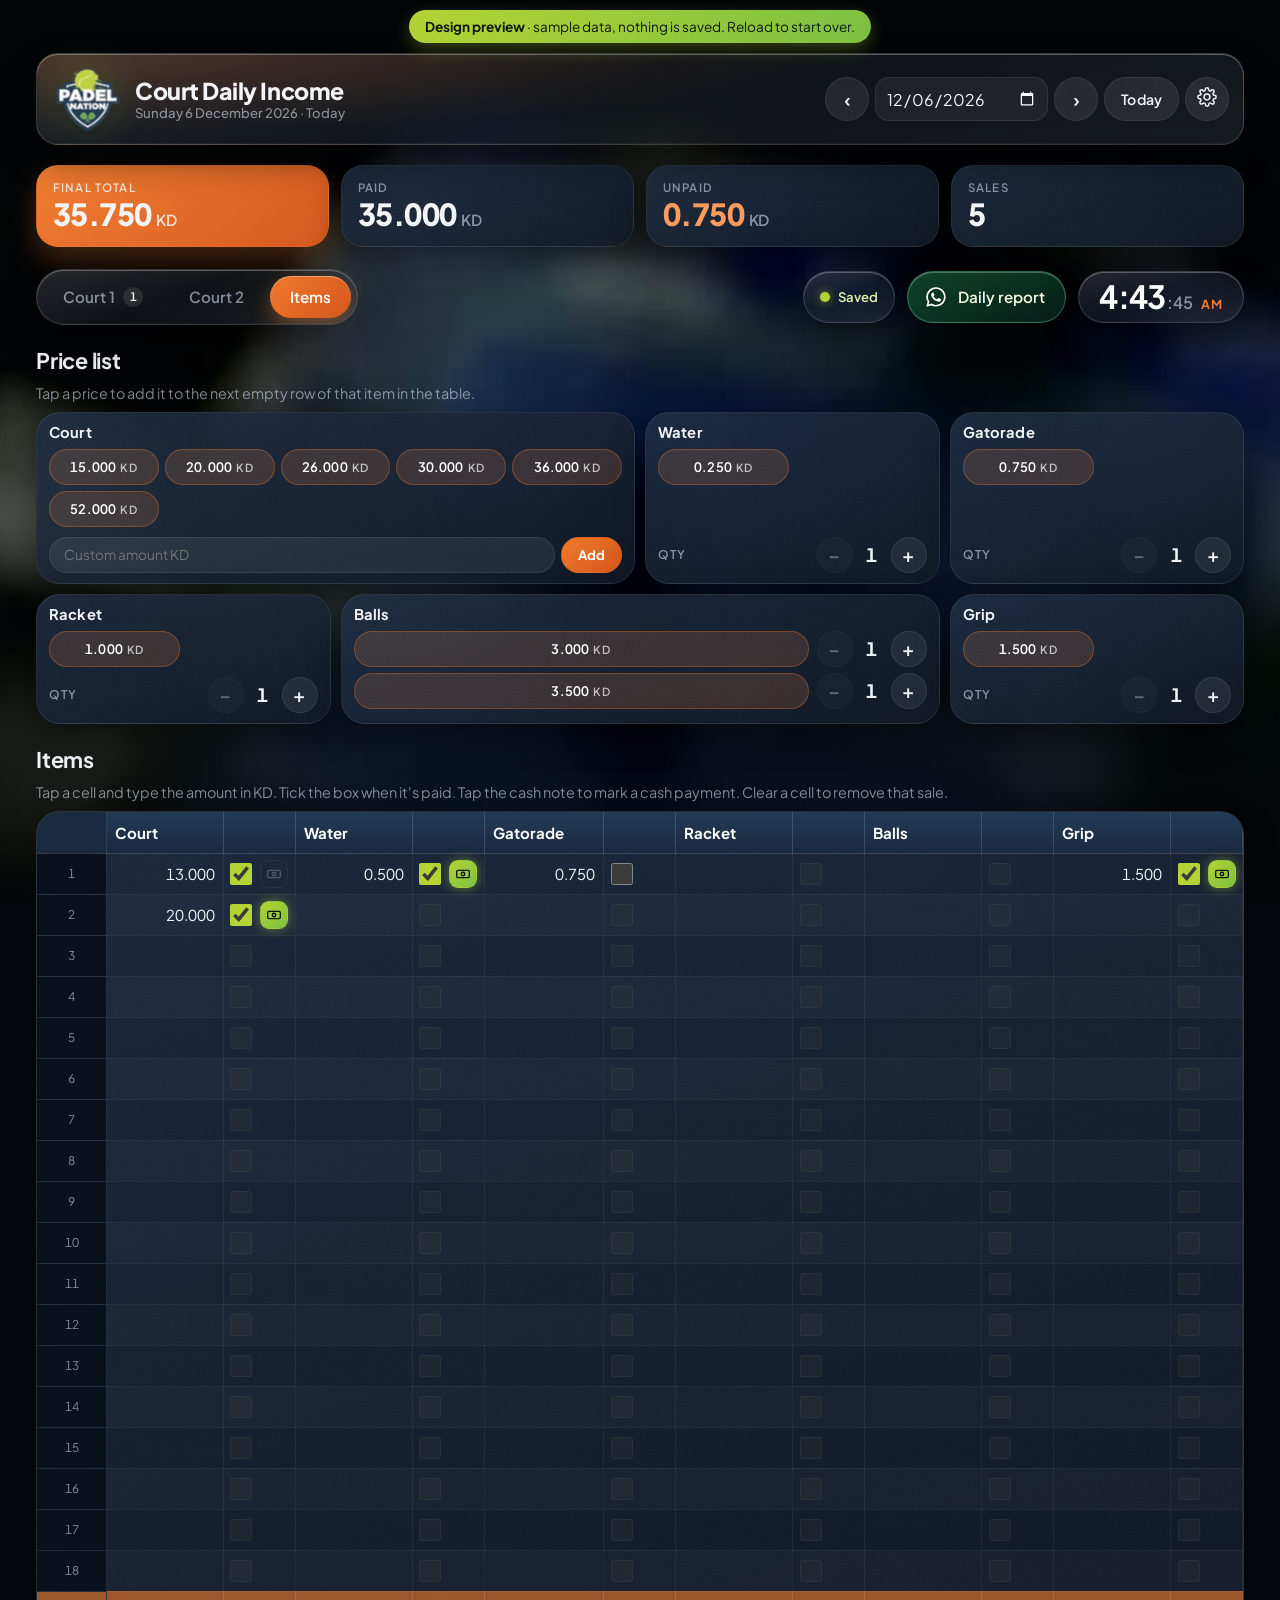
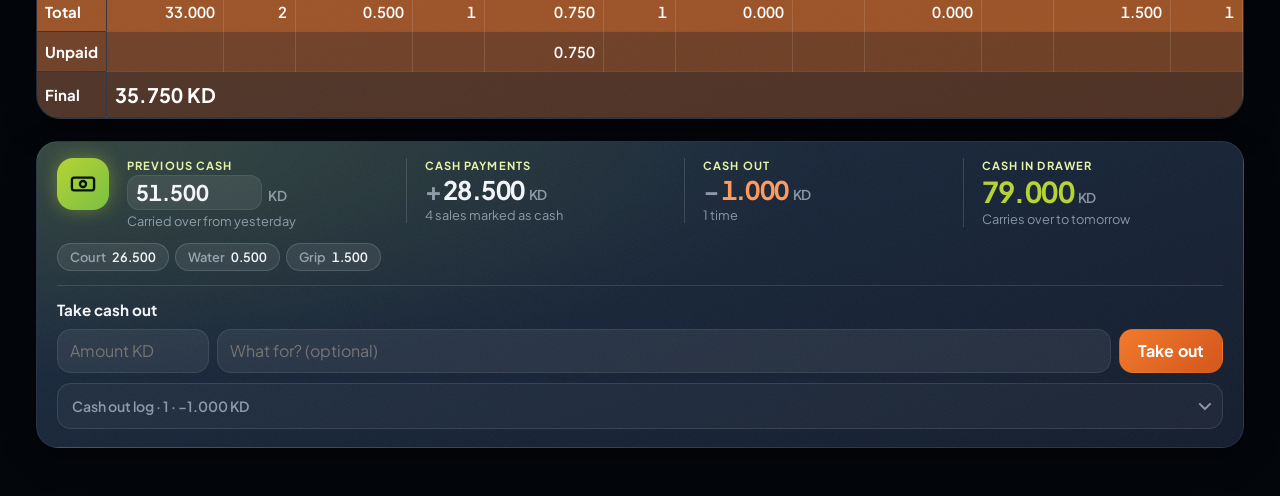
==== commit 5431c635: "Preview: blurred, darkened padel video as the background The clip is pre-blurred and darkened with f" ====
--- a/preview/index.html
+++ b/preview/index.html
@@ -606,6 +606,17 @@
 <link rel="stylesheet" href="theme.css">
 </head>
 <body>
+<div class="bgvid" aria-hidden="true">
+  <video id="bgVideo" autoplay muted loop playsinline preload="auto" poster="bg.jpg"><source src="bg.mp4" type="video/mp4"></video>
+</div>
+<script>
+// Keep the background still for people who turned on Reduce Motion, and pause it while the app is hidden.
+(() => {
+  const v = document.getElementById("bgVideo");
+  if (matchMedia("(prefers-reduced-motion: reduce)").matches) { v.removeAttribute("autoplay"); v.pause(); return; }
+  document.addEventListener("visibilitychange", () => { if (document.hidden) v.pause(); else v.play().catch(() => {}); });
+})();
+</script>
 <div class="aurora" aria-hidden="true"><i></i><i></i><i></i><i></i></div>
 
 <header class="top">
@@ -2356,6 +2367,5 @@
 })();
 </script>
 
-<script src="court.js"></script>
 </body>
 </html>
--- a/preview/theme.css
+++ b/preview/theme.css
@@ -17,7 +17,7 @@
   --orange-deep: #d4561c;
   --orange-soft: #ffd2b0;
 
-  --bg: var(--navy-950);
+  --bg: #03060b;
   --ink: #f2f4f8;
   --muted: rgba(214, 224, 240, .6);
   --line: rgba(255, 255, 255, .06);
@@ -167,8 +167,45 @@
 .login-card .mbtn { background: linear-gradient(135deg, var(--orange), var(--orange-deep)); color: #fff; }
 .confirm-actions .danger { background: rgba(240, 70, 50, .35); }
 
+/* ---- Glass on the floating parts ----
+   The header, tab bar, top-row pills, lock bar and popups float above the court as frosted glass
+   (see-through, blurred, bright top edge). The working areas below stay matte. */
+.glassy,
+header.top .bar,
+.tabs,
+.sync, .wa, .clock,
+.lockbar,
+.confirm-card.glass, .set-card.glass, .toast.glass, .login-card {
+  background: linear-gradient(160deg, rgba(255, 255, 255, .12) 0%, rgba(255, 255, 255, .04) 45%, rgba(255, 255, 255, .07) 100%), rgba(10, 17, 28, .45);
+  backdrop-filter: blur(22px) saturate(160%);
+  -webkit-backdrop-filter: blur(22px) saturate(160%);
+  border: 1px solid rgba(255, 255, 255, .14);
+  box-shadow: inset 0 1px 0 rgba(255, 255, 255, .28), inset 0 -1px 0 rgba(255, 255, 255, .04), 0 16px 36px rgba(0, 0, 0, .45);
+}
+/* Keep a hint of each part's own colour under the glass. */
+header.top .bar { background: radial-gradient(120% 160% at 0% 0%, rgba(240, 122, 44, .2), transparent 55%), linear-gradient(160deg, rgba(255, 255, 255, .12), rgba(255, 255, 255, .04) 45%, rgba(255, 255, 255, .07)), rgba(10, 17, 28, .45); }
+.wa { background: linear-gradient(160deg, rgba(37, 211, 102, .3), rgba(37, 211, 102, .1)), rgba(10, 17, 28, .4); border-color: rgba(120, 230, 160, .35); }
+.lockbar { background: linear-gradient(135deg, rgba(240, 122, 44, .22), rgba(240, 122, 44, .06)), rgba(10, 17, 28, .45); border-color: rgba(240, 122, 44, .45); }
+.lockbar.open { background: linear-gradient(135deg, rgba(181, 211, 52, .2), rgba(181, 211, 52, .05)), rgba(10, 17, 28, .45); border-color: rgba(181, 211, 52, .45); }
+.confirm-card.glass, .set-card.glass, .login-card { background: linear-gradient(160deg, rgba(255, 255, 255, .14), rgba(255, 255, 255, .05) 50%, rgba(255, 255, 255, .08)), rgba(10, 17, 28, .72); }
+/* The orange active tab sits inside the glass bar like a solid button. */
+.tab.on { box-shadow: inset 0 1px 0 rgba(255, 255, 255, .35), 0 8px 20px rgba(240, 122, 44, .35); }
+
 /* Preview banner. */
 .demo-banner { position: relative; z-index: 6; margin: 10px auto 0; width: fit-content; max-width: calc(100% - 32px); padding: 8px 16px; border-radius: 999px; text-align: center; font-size: .85rem; color: #10170a; background: linear-gradient(135deg, var(--lime), var(--racket)); box-shadow: 0 6px 18px rgba(181, 211, 52, .3); }
 
-/* ---- Moving court background ---- */
+/* ---- Moving court background (court.js, the other option) ---- */
 #court { position: fixed; inset: 0; width: 100%; height: 100%; z-index: 0; pointer-events: none; }
+
+/* ---- Video background ----
+   bg.mp4 is the padel clip with the blur and darkening already built in, so the iPad only plays it.
+   object-fit: cover fills the screen without stretching (the portrait clip is zoomed and cropped on
+   a landscape iPad); a dark layer on top keeps the cards easy to read. */
+.bgvid { position: fixed; inset: 0; z-index: 0; overflow: hidden; pointer-events: none; background: #03060b url("bg.jpg") center / cover no-repeat; }
+.bgvid video { width: 100%; height: 100%; object-fit: cover; transform: scale(1.06); }
+.bgvid::after {
+  content: ""; position: absolute; inset: 0;
+  background:
+    radial-gradient(ellipse 85% 75% at 50% 45%, rgba(3, 6, 11, 0), rgba(3, 6, 11, .6)),
+    linear-gradient(180deg, rgba(3, 6, 11, .35) 0%, rgba(3, 6, 11, .1) 40%, rgba(3, 6, 11, .5) 100%);
+}
